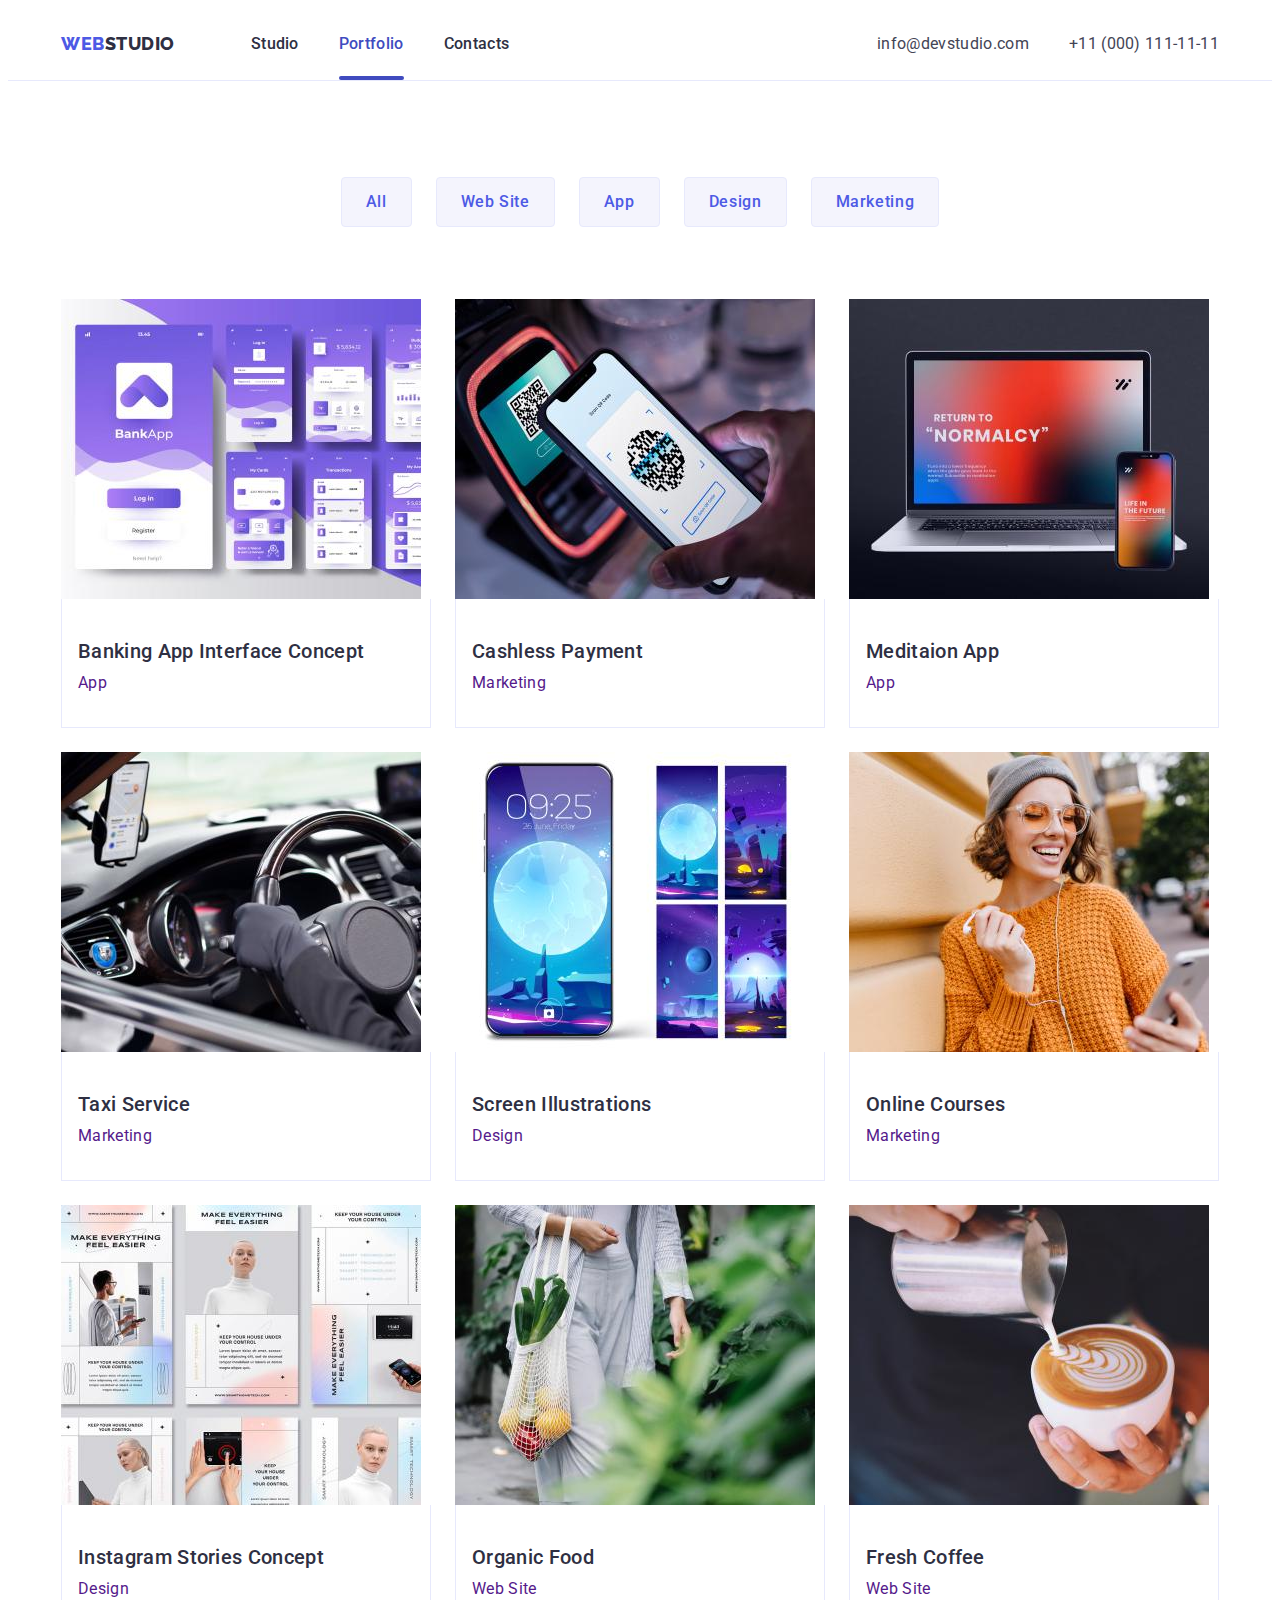
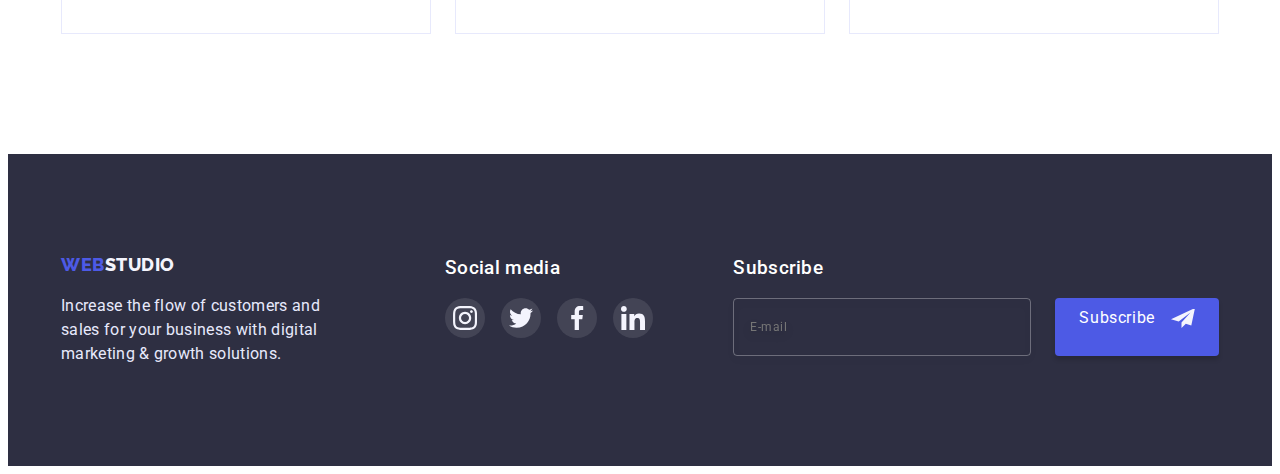
==== portfolio.html @ 8c1fb211 "Initial commit" ====
<!DOCTYPE html>
<html lang="en">
  <head>
    <meta charset="UTF-8" />
    <meta http-equiv="X-UA-Compatible" content="IE=edge" />
    <meta name="viewport" content="width=device-width, initial-scale=1.0" />
    <title>Портфоліо</title>
    <link rel="preconnect" href="https://fonts.googleapis.com" />
    <link rel="preconnect" href="https://fonts.gstatic.com" crossorigin />
    <link
      href="https://fonts.googleapis.com/css2?family=Raleway:wght@800&family=Roboto:wght@400;500;700;900&display=swap"
      rel="stylesheet"
    />
    <link
      rel="stylesheet"
      href="https://cdnjs.cloudflare.com/ajax/libs/modern-normalize/1.1.0/modern-normalize.min.css"
      integrity="sha512-wpPYUAdjBVSE4KJnH1VR1HeZfpl1ub8YT/NKx4PuQ5NmX2tKuGu6U/JRp5y+Y8XG2tV+wKQpNHVUX03MfMFn9Q=="
      crossorigin="anonymous"
      referrerpolicy="no-referrer"
    />
    <link rel="stylesheet" href="./css/styles.css" />
  </head>
  <body>
    <header class="portfolio-header">
      <div class="container">
        <div class="header-container">
          <nav class="header-nav">
            <a class="logo-header" href="./index.html"> <span>Web</span>Studio</a>
            <ul class="header-list">
              <li><a class="nav-item" href="./index.html">Studio</a></li>
              <li><a class="nav-item current" href="./portfolio.html">Portfolio</a></li>
              <li><a class="nav-item" href="">Contacts</a></li>
            </ul>
          </nav>
          <address>
            <ul class="header-list">
              <li><a class="contact" href="mailto:info@devstudio.com">info@devstudio.com</a></li>
              <li><a class="contact" href="tel:+110001111111">+11 (000) 111-11-11</a></li>
            </ul>
          </address>
        </div>
      </div>
    </header>
    <main>
      <h1 hidden>Portfolio</h1>
      <section class="portfolio-section">
        <div class="container">
          <h2 hidden>Filter Buttons</h2>
          <!-- Filter Buttons -->
          <ul class="filter-list">
            <li><button class="filter-btn" type="button">All</button></li>
            <li><button class="filter-btn" type="button">Web Site</button></li>
            <li><button class="filter-btn" type="button">App</button></li>
            <li><button class="filter-btn" type="button">Design</button></li>
            <li><button class="filter-btn" type="button">Marketing</button></li>
          </ul>
          <!-- Projects Cards -->
          <h2 hidden>List of Projects</h2>
          <ul class="project-list">
            <li class="project-item">
              <a class="projects-link" href="">
                <div class="project-image">
                  <img
                    src="./images/bankapp.jpg"
                    alt="Banking App Interface Concept"
                    width="360"
                    height="300"
                  />
                  <div class="project-overlay">
                    <p>
                      14 Stylish and User-Friendly App Design Concepts · Task Manager App · Calorie
                      Tracker App · Exotic Fruit Ecommerce App · Cloud Storage App
                    </p>
                  </div>
                </div>
                <div class="project-list-name">
                  <h3 class="list-itm-title">Banking App Interface Concept</h3>
                  <p>App</p>
                </div>
              </a>
            </li>
            <li class="project-item">
              <a class="projects-link" href="">
                <div class="project-image">
                  <img
                    src="./images/cashless.jpg"
                    alt="Cashless Payment"
                    width="360"
                    height="300"
                  />
                  <div class="project-overlay">
                    <p>
                      14 Stylish and User-Friendly App Design Concepts · Task Manager App · Calorie
                      Tracker App · Exotic Fruit Ecommerce App · Cloud Storage App
                    </p>
                  </div>
                </div>
                <div class="project-list-name">
                  <h3 class="list-itm-title">Cashless Payment</h3>
                  <p>Marketing</p>
                </div>
              </a>
            </li>
            <li class="project-item">
              <a class="projects-link" href="">
                <div class="project-image">
                  <img src="./images/meditation.jpg" alt="Meditaion App" width="360" height="300" />
                  <div class="project-overlay">
                    <p>
                      14 Stylish and User-Friendly App Design Concepts · Task Manager App · Calorie
                      Tracker App · Exotic Fruit Ecommerce App · Cloud Storage App
                    </p>
                  </div>
                </div>
                <div class="project-list-name">
                  <h3 class="list-itm-title">Meditaion App</h3>
                  <p>App</p>
                </div>
              </a>
            </li>
            <li class="project-item">
              <a class="projects-link" href="">
                <div class="project-image">
                  <img src="./images/taxi.jpg" alt="Taxi Service" width="360" height="300" />
                  <div class="project-overlay">
                    <p>
                      14 Stylish and User-Friendly App Design Concepts · Task Manager App · Calorie
                      Tracker App · Exotic Fruit Ecommerce App · Cloud Storage App
                    </p>
                  </div>
                </div>
                <div class="project-list-name">
                  <h3 class="list-itm-title">Taxi Service</h3>
                  <p>Marketing</p>
                </div>
              </a>
            </li>
            <li class="project-item">
              <a class="projects-link" href="">
                <div class="project-image">
                  <img
                    src="./images/screen.jpg"
                    alt="Screen Illustrations"
                    width="360"
                    height="300"
                  />
                  <div class="project-overlay">
                    <p>
                      14 Stylish and User-Friendly App Design Concepts · Task Manager App · Calorie
                      Tracker App · Exotic Fruit Ecommerce App · Cloud Storage App
                    </p>
                  </div>
                </div>
                <div class="project-list-name">
                  <h3 class="list-itm-title">Screen Illustrations</h3>
                  <p>Design</p>
                </div>
              </a>
            </li>
            <li class="project-item">
              <a class="projects-link" href="">
                <div class="project-image">
                  <img src="./images/courses.jpg" alt="Online Courses" width="360" height="300" />
                  <div class="project-overlay">
                    <p>
                      14 Stylish and User-Friendly App Design Concepts · Task Manager App · Calorie
                      Tracker App · Exotic Fruit Ecommerce App · Cloud Storage App
                    </p>
                  </div>
                </div>
                <div class="project-list-name">
                  <h3 class="list-itm-title">Online Courses</h3>
                  <p>Marketing</p>
                </div>
              </a>
            </li>
            <li class="project-item">
              <a class="projects-link" href="">
                <div class="project-image">
                  <img
                    src="./images/instagram.jpg"
                    alt="Instagram Stories Concept"
                    width="360"
                    height="300"
                  />
                  <div class="project-overlay">
                    <p>
                      14 Stylish and User-Friendly App Design Concepts · Task Manager App · Calorie
                      Tracker App · Exotic Fruit Ecommerce App · Cloud Storage App
                    </p>
                  </div>
                </div>
                <div class="project-list-name">
                  <h3 class="list-itm-title">Instagram Stories Concept</h3>
                  <p>Design</p>
                </div>
              </a>
            </li>
            <li class="project-item">
              <a class="projects-link" href="">
                <div class="project-image">
                  <img src="./images/organicfood.jpg" alt="Organic Food" width="360" height="300" />
                  <div class="project-overlay">
                    <p>
                      14 Stylish and User-Friendly App Design Concepts · Task Manager App · Calorie
                      Tracker App · Exotic Fruit Ecommerce App · Cloud Storage App
                    </p>
                  </div>
                </div>
                <div class="project-list-name">
                  <h3 class="list-itm-title">Organic Food</h3>
                  <p>Web Site</p>
                </div>
              </a>
            </li>
            <li class="project-item">
              <a class="projects-link" href="">
                <div class="project-image">
                  <img src="./images/coffe.jpg" alt="Fresh Coffee" width="360" height="300" />
                  <div class="project-overlay">
                    <p>
                      14 Stylish and User-Friendly App Design Concepts · Task Manager App · Calorie
                      Tracker App · Exotic Fruit Ecommerce App · Cloud Storage App
                    </p>
                  </div>
                </div>
                <div class="project-list-name">
                  <h3 class="list-itm-title">Fresh Coffee</h3>
                  <p>Web Site</p>
                </div>
              </a>
            </li>
          </ul>
        </div>
      </section>
    </main>
    <footer class="footer">
      <div class="footer-flex container">
        <div>
          <a class="logo-footer" href="./index.html"> <span>Web</span>Studio</a>
          <p class="footer-text">
            Increase the flow of customers and sales for your business with digital marketing &
            growth solutions.
          </p>
        </div>
        <div class="footer-social">
          <h3 class="footer-social-title">Social media</h3>
          <ul class="footer-social-list">
            <li class="footer-social-item">
              <a class="footer-social-link" href="">
                <svg class="footer-social-icon">
                  <use href="./images/icons.svg#icon-instagram"></use>
                </svg>
              </a>
            </li>
            <li class="footer-social-item">
              <a class="footer-social-link" href="">
                <svg class="footer-social-icon">
                  <use href="./images/icons.svg#icon-twitter"></use>
                </svg>
              </a>
            </li>
            <li class="footer-social-item">
              <a class="footer-social-link" href=""
                ><svg class="footer-social-icon">
                  <use href="./images/icons.svg#icon-facebook"></use>
                </svg>
              </a>
            </li>
            <li class="footer-social-item">
              <a class="footer-social-link" href=""
                ><svg class="footer-social-icon">
                  <use href="./images/icons.svg#icon-linkedin"></use>
                </svg>
              </a>
            </li>
          </ul>
        </div>
        <div class="footer-subscribe">
          <h3 class="footer-social-title">Subscribe</h3>
          <form class="subscribe-form">
            <input type="email" name="e-mail-footer" class="footer-input" placeholder="E-mail" />
            <button class="subscribe-btn" type="submit">
              Subscribe
              <svg class="footer-social-icon">
                <use href="./images/icons.svg#icon-send-icon"></use>
              </svg>
            </button>
          </form>
        </div>
      </div>
    </footer>
  </body>
</html>
---- css/styles.css ----
:root {
  --color-primary: #434455;
  --color-secondary: #2e2f42;
  --color-logo-web: #4d5ae5;
  --color-button: #4d5ae5;
  --color-button-sec: #ffffff;
  --bcg-button: #e7e9fc;
  --color-accent: #404bbf;
  --bckground-primery: #ffffff;
  --bckground-second: #f4f4fd;
  --shadow-first: rgba(46, 47, 66, 0.08);
  --shadow-second: rgba(46, 47, 66, 0.16);
  --bckg-modal: rgba(46, 47, 66, 0.4);
  --color-customer-prime: #8e8f99;
}
/* Body */
body {
  color: var(--color-primary);
  background-color: var(--bckground-primery);
  font-family: 'Roboto', sans-serif;
  font-size: 16px;
  line-height: 1.5;
  letter-spacing: 0.02em;
  min-height: 100vh;
}
ul {
  margin: 0;
  padding: 0;
  list-style-type: none;
}
p,
h1,
h2,
h3,
h4,
h5,
h6 {
  margin-top: 0;
  margin-bottom: 0;
}
img {
  display: block;
  max-width: 100%;
  height: auto;
}
button {
  cursor: pointer;
}
.container {
  width: 100%;
  max-width: 1158px;
  margin: 0 auto;
  padding: 0 15px;
}
.header-container {
  display: flex;
  align-items: center;
}
.header-nav {
  display: flex;
  align-items: center;
  flex-grow: 1;
}
.header-list {
  display: flex;
  gap: 40px;
}
.logo-header {
  color: var(--color-secondary);
  font-family: 'Raleway';
  font-weight: 800;
  font-size: 18px;
  line-height: 1.33;
  letter-spacing: 0.03em;
  margin-right: 76px;
  text-decoration: none;
  text-transform: uppercase;
}
.logo-header > span {
  color: var(--color-logo-web);
}
.nav-item {
  position: relative;
  display: block;
  padding: 24px 0;
  color: var(--color-secondary);
  font-weight: 500;
  text-decoration: none;
  transition: color 250ms cubic-bezier(0.4, 0, 0.2, 1);
}
.current {
  color: var(--color-accent);
}
.nav-item.current::after {
  position: absolute;
  left: 0;
  bottom: 0;
  width: 100%;
  height: 4px;
  background-color: currentColor;
  border-radius: 2px;
  content: '';
}
.contact {
  color: var(--color-primary);
  font-style: normal;
  text-decoration: none;
  transition: color 250ms cubic-bezier(0.4, 0, 0.2, 1);
}
.nav-item:hover,
.nav-item:focus,
.contact:hover,
.contact:focus {
  color: var(--color-accent);
}
/* Hero */
.hero {
  display: block;
  text-align: center;
  margin: auto;
  padding: 188px 0;
  width: 1440px;
  background-image: linear-gradient(rgba(46, 47, 66, 0.7), rgba(46, 47, 66, 0.7)),
    url('../images/people-office.jpg');
  background-repeat: no-repeat;
  background-size: 1440px, auto;
  background-position: center;
}

.page-title {
  max-width: 496px;
  margin: 0 auto 48px;
  font-weight: 700;
  font-size: 56px;
  line-height: 1.07;
  letter-spacing: 0.02em;
  color: var(--bckground-primery);
}
.order-btn {
  display: block;
  color: var(--color-button-sec);
  background-color: var(--color-button);
  box-shadow: 0px 4px 4px rgba(0, 0, 0, 0.15);
  border-radius: 4px;
  font-family: inherit;
  font-size: 16px;
  line-height: 1.5;
  letter-spacing: 0.02em;
  margin-left: auto;
  margin-right: auto;
  padding: 16px 32px;
  border: none;
  transition: background-color 250ms cubic-bezier(0.4, 0, 0.2, 1);
}
.order-btn-text {
  display: inline-block;
  width: 105px;
  background-color: inherit;
}
.order-btn:hover,
.order-btn:focus {
  background-color: var(--color-accent);
}
/* Sections */
.section {
  padding-top: 120px;
}
.section-title {
  margin-bottom: 72px;
  font-weight: 700;
  font-size: 36px;
  line-height: 1.11;
  color: var(--color-secondary);
  text-align: center;
}
/* about section */
.about-list {
  display: flex;
  gap: 24px;
}
.about-list-itm {
  flex-basis: calc((100% - 3 * 24px) / 4);
}
.about-icon-container {
  display: flex;
  justify-content: center;
  align-items: center;
  width: 264px;
  height: 112px;
  border-radius: 4px;
  background-color: var(--bckground-second);
}
.about-icon {
  width: 64px;
  height: 64px;
}
.list-itm-title {
  margin-bottom: 8px;
  padding-top: 8px;
  font-weight: 500;
  font-size: 20px;
  line-height: 1.2;
  color: var(--color-secondary);
}

.list-can-we-do {
  display: flex;
  gap: 24px;
  padding-bottom: 120px;
  /* border: 1px solid var(--bcg-button); */
}
.list-can-we-item {
  flex-basis: calc((100% - 2 * 24px) / 3);
}
/* Team Section */
.team-section {
  padding-bottom: 110px;
  background-color: var(--bckground-second);
  text-align: center;
}
.our-team-list {
  display: flex;
  gap: 24px;
}
.team-list-item {
  background-color: var(--bckground-primery);
  flex-basis: calc((100% - 3 * 24px) / 4);
  box-shadow: 0px 1px 6px var(--shadow-first), 0px 1px 1px var(--shadow-second),
    0px 2px 1px var(--shadow-first);
  border-radius: 0px 0px 4px 4px;
}
.team-item-name {
  padding: 32px 16px;
}
.team-social-list {
  display: flex;
  justify-content: center;
  gap: 24px;
  margin-top: 8px;
}
.team-social-item {
  width: 40px;
  height: 40px;
  border-radius: 50%;
}
.team-social-link {
  display: flex;
  width: 100%;
  height: 100%;
  justify-content: center;
  align-items: center;
  background-color: var(--color-button);
  border-radius: 50%;
  transition: background-color 250ms cubic-bezier(0.4, 0, 0.2, 1);
}
.social-icon {
  width: 16px;
  height: 16px;
  fill: var(--bckground-second);
}
.team-social-link:hover,
.team-social-link:focus {
  background-color: var(--color-accent);
}
/* Customer */
.customer-section {
  padding-top: 130px;
  padding-bottom: 120px;
}
.customer-list {
  display: flex;
  gap: 24px;
}
.customer-item {
  display: block;
  flex-basis: calc((100% - 5 * 24px) / 6);
  height: 88px;
  color: var(--color-customer-prime);
}

.customer-icon-container {
  display: flex;
  height: 100%;
  width: 100%;
  justify-content: center;
  align-items: center;
  color: currentColor;
  border: 1px solid;
  border-radius: 4px;
  text-decoration: none;
  transition: color 250ms cubic-bezier(0.4, 0, 0.2, 1);
}
.customer-icon {
  width: 104px;
  height: 56px;
  fill: currentColor;
}

.customer-icon-container:hover,
.customer-icon-container:focus {
  color: var(--color-accent);
}

/* Footer */
.footer {
  /* max-width: 1440px; */
  margin: auto;
  padding-top: 100px;
  padding-bottom: 100px;
  background-color: var(--color-secondary);
}
.footer-flex {
  display: flex;
}
.logo-footer {
  color: var(--bckground-second);
  font-family: 'Raleway';
  font-weight: 800;
  font-size: 18px;
  line-height: 1.16;
  letter-spacing: 0.03em;
  text-decoration: none;
  text-transform: uppercase;
}
.logo-footer > span {
  color: var(--color-logo-web);
}

.footer-text {
  color: var(--bcg-button);
  margin-top: 16px;
  width: 264px;
}
.footer-social {
  margin-left: 120px;
}
.footer-social-title {
  font-weight: 500;
  color: var(--bckground-primery);
  margin-bottom: 16px;
}

.footer-social-list {
  display: flex;
  justify-content: center;
  gap: 16px;
}
.footer-social-item {
  width: 40px;
  height: 40px;
  border-radius: 50%;
  background-color: rgba(255, 255, 255, 0.1);
}
.footer-social-link {
  display: flex;
  width: 100%;
  height: 100%;
  justify-content: center;
  align-items: center;
  border-radius: 50%;
  transition: background-color 250ms cubic-bezier(0.4, 0, 0.2, 1);
}
.footer-social-icon {
  width: 24px;
  height: 24px;
  fill: var(--bckground-second);
}
.footer-social-link:hover,
.footer-social-link:focus {
  background-color: #31d0aa;
}
/* Footer subscription */
.footer-subscribe {
  margin-left: auto;
}
.subscribe-form {
  display: flex;
  gap: 24px;
}

.footer-input {
  width: 264px;
  height: 40px;
  padding: 8px 16px;
  color: var(--bckground-primery);
  background-color: inherit;
  border: 1px solid rgba(255, 255, 255, 0.3);
  filter: drop-shadow(0px 4px 4px rgba(0, 0, 0, 0.15));
  border-radius: 4px;
  font-family: 'Roboto';
  font-style: normal;
  font-weight: 400;
  font-size: 12px;
  line-height: 2;
  letter-spacing: 0.04em;
}
.subscribe-btn {
  display: flex;
  gap: 16px;
  color: var(--color-button-sec);
  background-color: var(--color-button);
  box-shadow: 0px 4px 4px rgba(0, 0, 0, 0.15);
  border-radius: 4px;
  font-family: inherit;
  font-size: 16px;
  line-height: 1.5;
  letter-spacing: 0.04em;
  padding: 8px 24px;
  border: none;
  transition: background-color 250ms cubic-bezier(0.4, 0, 0.2, 1);
}
.subscribe-btn:hover,
.subscribe-btn:focus {
  background-color: var(--color-accent);
}
.subscribe-btn-container {
  display: flex;
}
/* /Footer */
/* Protfolio page */
.portfolio-header {
  border-bottom: 1px solid var(--bcg-button);
}
/* Filter Buttons */
.portfolio-section {
  padding-top: 96px;
  padding-bottom: 120px;
}
.filter-list {
  display: flex;
  align-items: center;
  justify-content: center;
  margin-bottom: 72px;
  gap: 24px;
}
.filter-btn {
  padding: 12px 24px;
  background-color: var(--bckground-second);
  color: var(--color-button);
  font-weight: 500;
  font-size: 16px;
  line-height: 1.5;
  letter-spacing: 0.04em;
  border: 1px solid var(--bcg-button);
  border-radius: 4px;
  box-shadow: none;
  font-family: inherit;
  transition: background-color 250ms cubic-bezier(0.4, 0, 0.2, 1),
    color 250ms cubic-bezier(0.4, 0, 0.2, 1), box-shadow 250ms cubic-bezier(0.4, 0, 0.2, 1);
}
.filter-btn:hover,
.filter-btn:focus {
  background-color: var(--color-accent);
  color: var(--bckground-primery);
  box-shadow: 0px 3px 1px rgba(0, 0, 0, 0.1), 0px 2px 1px rgba(0, 0, 0, 0.08),
    0px 2px 2px rgba(0, 0, 0, 0.12);
}

/* /Filter botton */
/* Projects list */
.project-list {
  display: flex;
  flex-wrap: wrap;
  gap: 24px;
}
.project-item {
  flex-basis: calc((100% - 2 * 24px) / 3);
  box-shadow: none;
  transition: box-shadow 250ms cubic-bezier(0.4, 0, 0.2, 1);
}
.project-item:hover {
  box-shadow: 0px 1px 6px rgba(46, 47, 66, 0.08), 0px 1px 1px rgba(46, 47, 66, 0.16),
    0px 2px 1px rgba(46, 47, 66, 0.08);
}
.projects-link {
  text-decoration: none;
}
.project-image {
  position: relative;
  overflow: hidden;
}
.project-overlay {
  position: absolute;
  left: 0;
  top: 0;
  width: 100%;
  height: 100%;
  padding: 40px 32px;
  color: var(--bckground-second);
  background-color: var(--color-button);
  transform: translateY(100%);
  transition: transform 250ms cubic-bezier(0.4, 0, 0.2, 1);
}
.projects-link:hover .project-overlay {
  transform: translateY(0);
  overflow: auto;
}
.project-list-name {
  padding: 32px 16px;
  border-left: 1px solid var(--bcg-button);
  border-bottom: 1px solid var(--bcg-button);
  border-right: 1px solid var(--bcg-button);
}
/* /Project list */
/* Modal */
.backdrop {
  position: fixed;
  top: 0;
  left: 0;
  display: flex;
  align-items: center;
  justify-content: center;
  width: 100%;
  height: 100%;
  padding: 20px 0;
  background-color: var(--bckg-modal);
  transition: opacity 250ms cubic-bezier(0.4, 0, 0.2, 1),
    visibility 250ms cubic-bezier(0.4, 0, 0.2, 1);
}
.backdrop.is-hidden {
  opacity: 0;
  visibility: hidden;
  pointer-events: none;
}
.modal-window {
  position: relative;
  overflow: auto;
  max-width: 408px;
  max-height: 584px;
  width: 100%;
  height: 100%;
  padding: 72px 24px 24px;
  font-size: 12px;
  line-height: 1.2;
  letter-spacing: 0.04em;
  color: #8e8f99;
  border-radius: 4px;
  background-color: var(--bckground-primery);
  transition: transform 250ms cubic-bezier(0.4, 0, 0.2, 1);
}
.backdrop.is-hidden .modal-window {
  transform: scale(0);
}
.close-btn {
  position: absolute;
  display: flex;
  align-items: center;
  justify-content: center;
  top: 24px;
  right: 24px;
  width: 24px;
  height: 24px;
  background-color: #e7e9fc;
  color: #000;
  border-radius: 50%;
  border: 1px solid rgba(0, 0, 0, 0.1);
  transition: background-color 250ms cubic-bezier(0.4, 0, 0.2, 1),
    color 250ms cubic-bezier(0.4, 0, 0.2, 1);
}
.icon-close-btn {
  display: block;
  width: 8px;
  height: 8px;
  fill: currentColor;
}
.close-btn:hover {
  background-color: var(--color-accent);
  color: var(--color-button-sec);
}
/* .form-container {
  margin-bottom: 16px;
} */
.modal-title {
  margin-bottom: 16px;
  text-align: center;
  font-size: 16px;
  line-height: 1.5;
  letter-spacing: 0.02em;
  color: #2e2f42;
  font-weight: 500;
}
.form-item {
  position: relative;
}

.label-item {
  display: block;
  margin-bottom: 4px;
}
.input-item {
  width: 100%;
  height: 40px;
  border: 1px solid rgba(33, 33, 33, 0.2);
  border-radius: 4px;
  margin-bottom: 8px;
  padding-left: 36px;
  transition: border-color 250ms cubic-bezier(0.4, 0, 0.2, 1);
}
.input-item:focus {
  outline: none;
  border-color: var(--color-button);
}
.input-item:focus + .form-icon {
  fill: var(--color-button);
}
/* Form section */
.form-icon {
  position: absolute;
  top: 26px;
  left: 16px;
  width: 18px;
  height: 24px;
}
.input-comment {
  width: 100%;
  height: 120px;
  border: 1px solid rgba(33, 33, 33, 0.2);
  border-radius: 4px;
  margin-bottom: 8px;
  padding: 8px 16px;
  resize: none;
  overflow: auto;
  transition: border-color 250ms cubic-bezier(0.4, 0, 0.2, 1);
}
.input-comment:focus {
  outline: none;
  border-color: var(--color-button);
}
.input-comment::placeholder {
  font-size: 12px;
  line-height: 1.17;
  letter-spacing: 0.04em;
  color: rgba(117, 117, 117, 0.5);
}
.accept-policy-container {
  position: relative;
  display: flex;
  align-items: center;
  margin-top: 8px;
  margin-bottom: 24px;
}
.checkbox-input {
  appearance: none;
}
.checkbox-icon {
  position: absolute;
  display: inline-block;
  width: 16px;
  height: 16px;
  border-color: #000;
  border: 2px solid;
  border-radius: 4px;
  transition: border-color 250ms cubic-bezier(0.4, 0, 0.2, 1);
}
.checked-icon {
  position: absolute;
  display: none;
  width: 16px;
  height: 16px;
  border: 2px solid var(--color-accent);
  border-radius: 4px;
  transition: display 250ms cubic-bezier(0.4, 0, 0.2, 1);
}
.checkbox-input:checked + .checked-icon {
  display: inline-block;
}
.checkbox-input:checked ~ .checkbox-icon {
  border-color: var(--color-accent);
}

.checkbox-label {
  position: relative;
  padding-left: 20px;
}
.link-policy {
  color: var(--color-button);
}
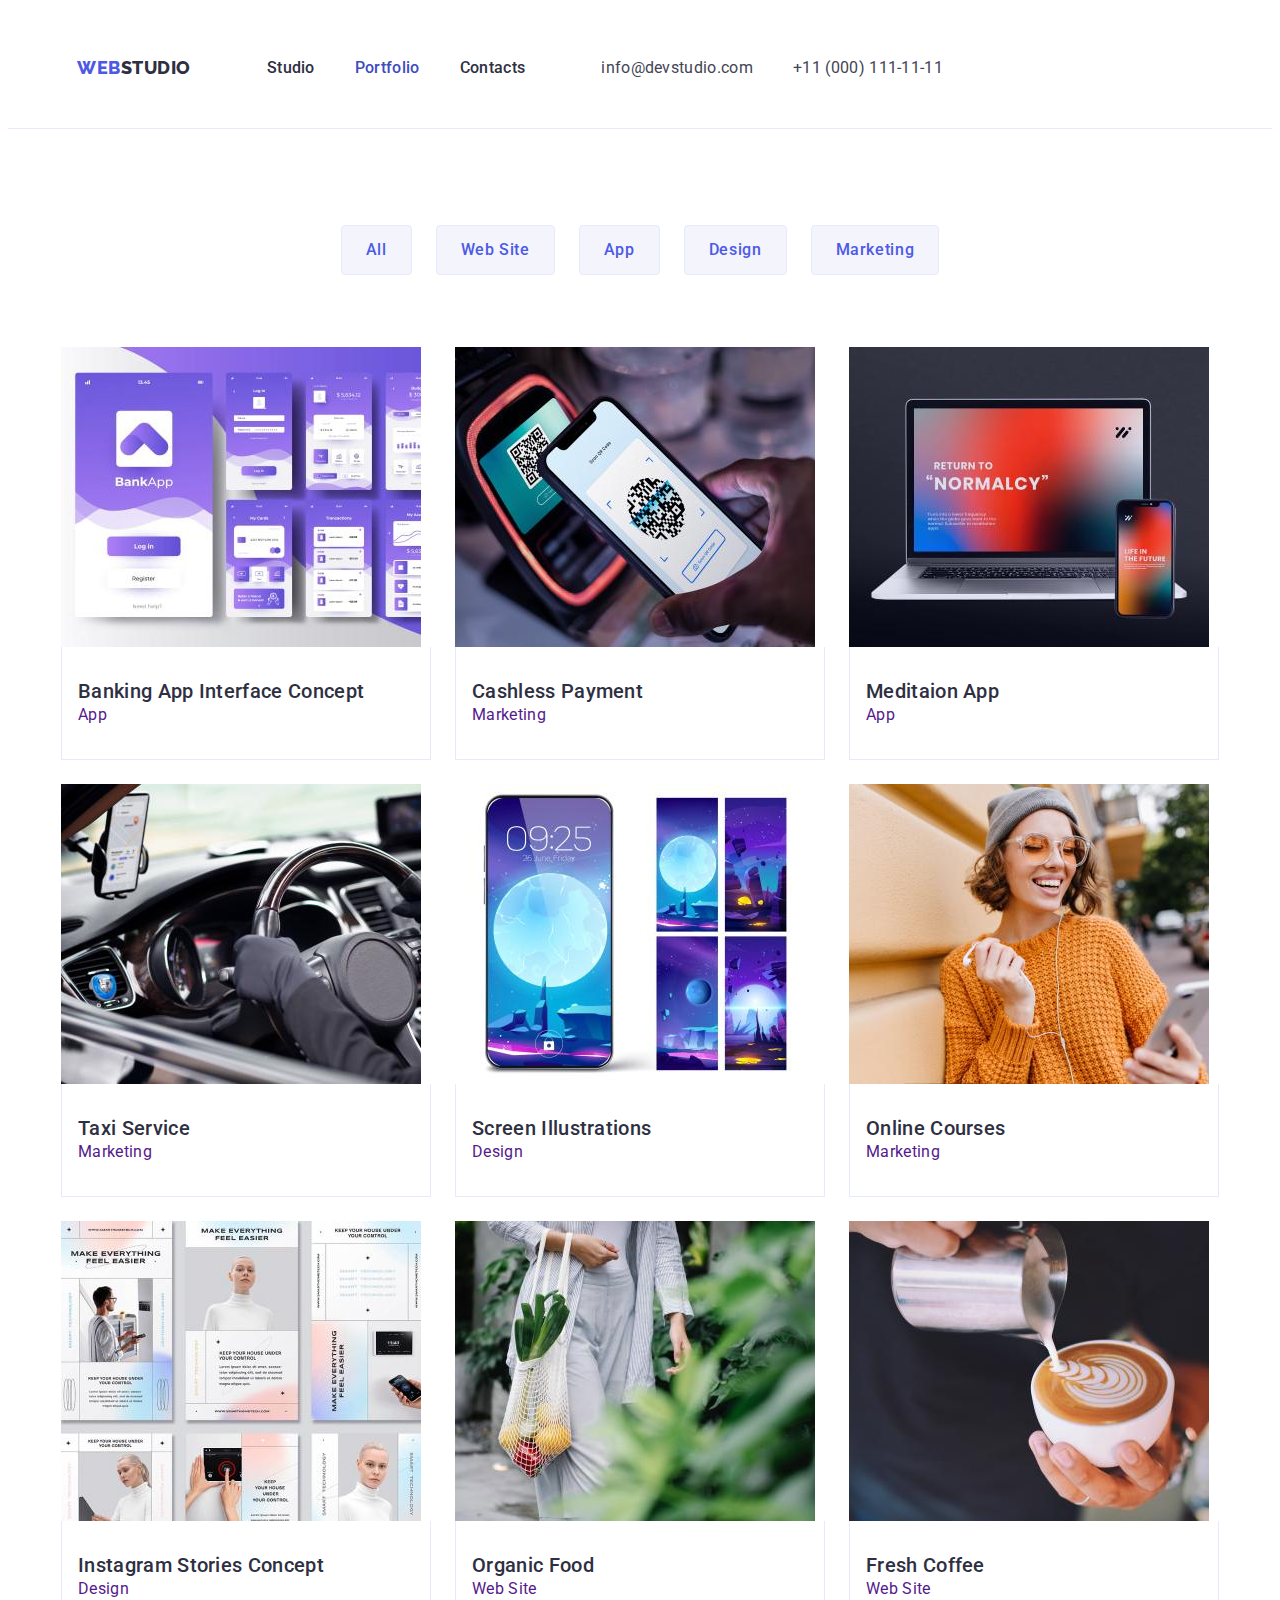
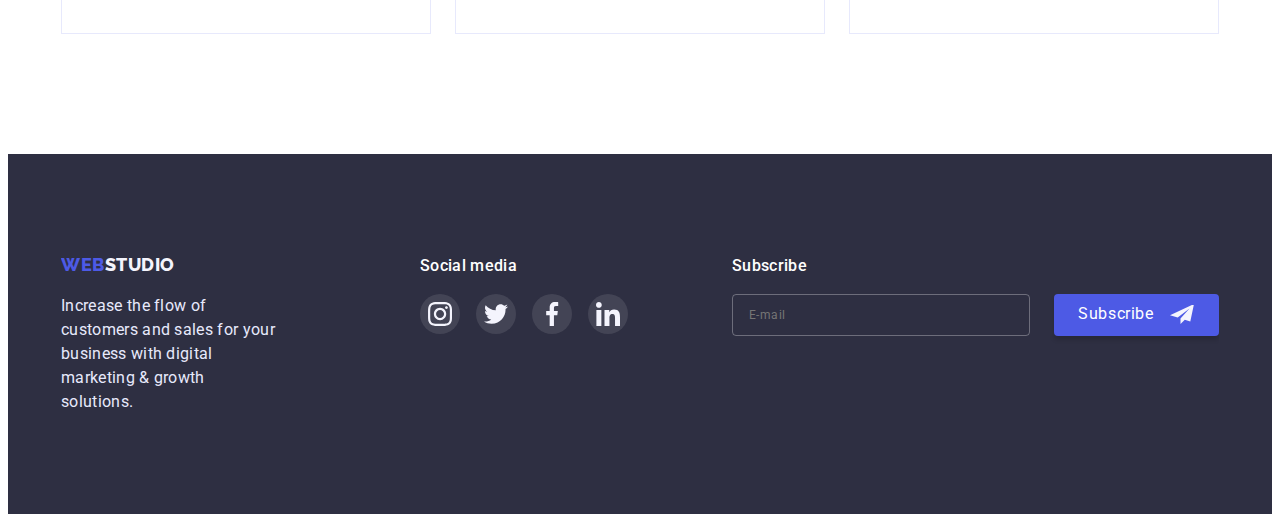
==== commit 326376f7: "hw7 v1" ====
--- a/portfolio.html
+++ b/portfolio.html
@@ -61,6 +61,7 @@
               <a class="projects-link" href="">
                 <div class="project-image">
                   <img
+                    srcset="./images/bankapp.jpg 1x. ./images/bankapp@2X.jpg 2x"
                     src="./images/bankapp.jpg"
                     alt="Banking App Interface Concept"
                     width="360"
@@ -83,6 +84,7 @@
               <a class="projects-link" href="">
                 <div class="project-image">
                   <img
+                    srcset="./images/cashless.jpg 1x, ./images/cashless@2x.jpg 2x"
                     src="./images/cashless.jpg"
                     alt="Cashless Payment"
                     width="360"
@@ -104,7 +106,13 @@
             <li class="project-item">
               <a class="projects-link" href="">
                 <div class="project-image">
-                  <img src="./images/meditation.jpg" alt="Meditaion App" width="360" height="300" />
+                  <img
+                    srcset="./images/meditation.jpg 1x, ./images/meditation@2x.jpg 2x"
+                    src="./images/meditation.jpg"
+                    alt="Meditaion App"
+                    width="360"
+                    height="300"
+                  />
                   <div class="project-overlay">
                     <p>
                       14 Stylish and User-Friendly App Design Concepts · Task Manager App · Calorie
@@ -121,7 +129,13 @@
             <li class="project-item">
               <a class="projects-link" href="">
                 <div class="project-image">
-                  <img src="./images/taxi.jpg" alt="Taxi Service" width="360" height="300" />
+                  <img
+                    srcset="./images/taxi.jpg 1x, ./images/taxi@2x.jpg 2x"
+                    src="./images/taxi.jpg"
+                    alt="Taxi Service"
+                    width="360"
+                    height="300"
+                  />
                   <div class="project-overlay">
                     <p>
                       14 Stylish and User-Friendly App Design Concepts · Task Manager App · Calorie
@@ -139,6 +153,7 @@
               <a class="projects-link" href="">
                 <div class="project-image">
                   <img
+                    srcset="./images/screen.jpg 1x, ./images/screen@2x.jpg 2x"
                     src="./images/screen.jpg"
                     alt="Screen Illustrations"
                     width="360"
@@ -160,7 +175,13 @@
             <li class="project-item">
               <a class="projects-link" href="">
                 <div class="project-image">
-                  <img src="./images/courses.jpg" alt="Online Courses" width="360" height="300" />
+                  <img
+                    srcset="./images/courses.jpg 1x, ./images/courses@2x.jpg 2x"
+                    src="./images/courses.jpg"
+                    alt="Online Courses"
+                    width="360"
+                    height="300"
+                  />
                   <div class="project-overlay">
                     <p>
                       14 Stylish and User-Friendly App Design Concepts · Task Manager App · Calorie
@@ -178,6 +199,7 @@
               <a class="projects-link" href="">
                 <div class="project-image">
                   <img
+                    srcset="./images/instagram.jpg 1x, ./images/instagram@2x.jpg 2x"
                     src="./images/instagram.jpg"
                     alt="Instagram Stories Concept"
                     width="360"
@@ -199,7 +221,13 @@
             <li class="project-item">
               <a class="projects-link" href="">
                 <div class="project-image">
-                  <img src="./images/organicfood.jpg" alt="Organic Food" width="360" height="300" />
+                  <img
+                    srcset="./images/organicfood.jpg 1x, ./images/organicfood@2x.jpg 2x"
+                    src="./images/organicfood.jpg"
+                    alt="Organic Food"
+                    width="360"
+                    height="300"
+                  />
                   <div class="project-overlay">
                     <p>
                       14 Stylish and User-Friendly App Design Concepts · Task Manager App · Calorie
@@ -216,7 +244,13 @@
             <li class="project-item">
               <a class="projects-link" href="">
                 <div class="project-image">
-                  <img src="./images/coffe.jpg" alt="Fresh Coffee" width="360" height="300" />
+                  <img
+                    srcset="./images/coffe.jpg 1x, ./images/coffe@2x.jpg 2x"
+                    src="./images/coffe.jpg"
+                    alt="Fresh Coffee"
+                    width="360"
+                    height="300"
+                  />
                   <div class="project-overlay">
                     <p>
                       14 Stylish and User-Friendly App Design Concepts · Task Manager App · Calorie
--- a/css/styles.css
+++ b/css/styles.css
@@ -23,20 +23,22 @@
   letter-spacing: 0.02em;
   min-height: 100vh;
 }
-ul {
-  margin: 0;
-  padding: 0;
-  list-style-type: none;
-}
 p,
 h1,
 h2,
 h3,
 h4,
 h5,
-h6 {
-  margin-top: 0;
-  margin-bottom: 0;
+h6,
+ul {
+  margin: 0;
+  padding: 0;
+}
+ul {
+  list-style-type: none;
+}
+a {
+  text-decoration: none;
 }
 img {
   display: block;
@@ -46,25 +48,60 @@
 button {
   cursor: pointer;
 }
+
+/* Mobile first */
+@media screen and (min-width: 320px) {
+  html,
+  .header,
+  .footer,
+  .container,
+  .section,
+  .backdrop,
+  .menu-container {
+    overflow-x: hidden;
+  }
+}
+@media screen and (min-width: 428px) {
+  .section {
+    /* padding-bottom: 96px; */
+    padding-top: 96px;
+    /* padding-top: 120px; */
+  }
+}
+@media screen and (min-width: 1200px) {
+  .section {
+    /* padding-bottom: 96px; */
+    padding-top: 120px;
+    /* padding-top: 120px; */
+  }
+}
+
 .container {
   width: 100%;
   max-width: 1158px;
   margin: 0 auto;
-  padding: 0 15px;
-}
-.header-container {
-  display: flex;
-  align-items: center;
-}
-.header-nav {
-  display: flex;
-  align-items: center;
-  flex-grow: 1;
-}
-.header-list {
-  display: flex;
-  gap: 40px;
-}
+  /* padding: 0 15px; */
+}
+@media screen and (min-width: 428px) {
+  .container {
+    width: 396px;
+  }
+}
+@media screen and (min-width: 768px) {
+  .container {
+    width: 768px;
+  }
+  /* .footer-container {
+    width: 552px;
+  } */
+}
+@media screen and (min-width: 1200px) {
+  .container {
+    width: 100%;
+    max-width: 1158px;
+  }
+}
+
 .logo-header {
   color: var(--color-secondary);
   font-family: 'Raleway';
@@ -72,12 +109,22 @@
   font-size: 18px;
   line-height: 1.33;
   letter-spacing: 0.03em;
-  margin-right: 76px;
-  text-decoration: none;
+  /* margin-right: 76px; */
   text-transform: uppercase;
 }
 .logo-header > span {
   color: var(--color-logo-web);
+}
+.header-nav {
+  display: flex;
+  align-items: center;
+}
+.header-list {
+  display: flex;
+  gap: 40px;
+}
+.auth-nav {
+  gap: 12px;
 }
 .nav-item {
   position: relative;
@@ -113,58 +160,257 @@
 .contact:focus {
   color: var(--color-accent);
 }
+
+@media screen and (max-width: 767px) {
+  .header-container {
+    padding: 24px 16px;
+  }
+  .header-list {
+    display: none;
+  }
+  .header-nav {
+    display: flex;
+    justify-content: space-between;
+    align-items: center;
+  }
+  .menu-toggle {
+    width: 40px;
+    height: 40px;
+    background-color: transparent;
+    border: none;
+
+    cursor: pointer;
+  }
+  .mobile-icon {
+    display: inline-block;
+    width: 32px;
+    height: 22px;
+    stroke: var(--color-secondary);
+    stroke-linecap: round;
+    stroke-linejoin: round;
+    stroke-width: 3px;
+  }
+}
+@media screen and (min-width: 768px) {
+  .header-container {
+    padding: 24px 16px;
+  }
+  .menu-toggle {
+    display: none;
+  }
+  .header-container {
+    display: flex;
+    align-items: center;
+  }
+  .header-nav {
+    display: flex;
+    align-items: center;
+  }
+  .header-list {
+    display: flex;
+    margin-left: 76px;
+  }
+
+  .header-list .nav-item:not(:last-child) {
+    margin-right: 40px;
+  }
+
+  .header-list .nav-item {
+    display: block;
+    padding-top: 24px;
+    padding-bottom: 24px;
+
+    color: var(--color-secondary);
+    font-weight: 500;
+    font-size: 16px;
+    line-height: 1.5;
+    letter-spacing: 0.02em;
+    transition-property: color;
+    transition-duration: 250ms;
+    transition-timing-function: cubic-bezier(0.4, 0, 0.2, 1);
+  }
+
+  .header-list .nav-item:hover,
+  .header-list .nav-item:focus {
+    color: var(--color-accent);
+  }
+
+  .header-list .current {
+    position: relative;
+    color: var(--color-accent);
+  }
+
+  .header-list .current::after {
+    content: '';
+
+    position: absolute;
+    bottom: 0;
+    left: 0;
+
+    width: 100%;
+    height: 4px;
+    background-color: var(--secondary-accent-color);
+    border-radius: 2px;
+  }
+
+  .address-nav {
+    display: flex;
+    margin-left: auto;
+  }
+
+  .auth-nav {
+    display: flex;
+  }
+
+  .auth-nav .item:not(:last-child) {
+    margin-right: 40px;
+  }
+
+  .auth-nav .contacts {
+    font-size: 16px;
+    color: var(--secondary-text-color);
+    line-height: 1.5;
+    letter-spacing: 0.02em;
+    font-style: normal;
+    transition-property: color;
+    transition-duration: 250ms;
+    transition-timing-function: cubic-bezier(0.4, 0, 0.2, 1);
+  }
+
+  .auth-nav .contacts:hover,
+  .auth-nav .contacts:focus {
+    color: var(--secondary-accent-color);
+  }
+}
+@media screen and (min-width: 768px) and (max-width: 1200px) {
+  .auth-nav {
+    flex-direction: column;
+  }
+
+  .auth-nav .contacts.link {
+    margin-left: auto;
+  }
+
+  .auth-nav .item:not(:last-child) {
+    margin-right: 0;
+  }
+}
+
 /* Hero */
+
 .hero {
   display: block;
   text-align: center;
   margin: auto;
-  padding: 188px 0;
-  width: 1440px;
+  padding: 112px 0;
+  width: 100%;
+  max-width: 428px;
+  max-height: 432px;
   background-image: linear-gradient(rgba(46, 47, 66, 0.7), rgba(46, 47, 66, 0.7)),
-    url('../images/people-office.jpg');
+    url('../images/mobile-bg-img.jpg');
   background-repeat: no-repeat;
-  background-size: 1440px, auto;
+  background-size: cover;
   background-position: center;
 }
-
+@media (min-device-pixel-ratio: 2),
+  (-webkit-min-device-pixel-ratio: 2),
+  (min-resolution: 192dpi),
+  (min-resolution: 2dppx) {
+  .hero {
+    background: linear-gradient(to right, rgba(46, 47, 66, 0.7), rgba(46, 47, 66, 0.7)),
+      url(../images/mobile-bg-img@2x.jpg);
+    background-position: center;
+    background-repeat: no-repeat;
+    background-size: cover;
+  }
+}
+
+@media (min-width: 768px) and (max-width: 1199px) {
+  .hero {
+    background: linear-gradient(to right, rgba(46, 47, 66, 0.7), rgba(46, 47, 66, 0.7)),
+      url(../images/tablet-bg-img.jpg);
+    background-position: center;
+    /* background-repeat: no-repeat;
+            background-size: cover; */
+    max-width: 768px;
+    max-height: 436px;
+    padding-top: 112px;
+    padding-bottom: 108px;
+  }
+}
+@media (min-width: 768px) and (max-width: 1199px) and (min-device-pixel-ratio: 2),
+  (min-width: 768px) and (max-width: 1199px) and (-webkit-min-device-pixel-ratio: 2),
+  (min-width: 768px) and (max-width: 1199px) and (min-resolution: 192dpi),
+  (min-width: 768px) and (max-width: 1199px) and (min-resolution: 2dppx) {
+  .hero {
+    background: linear-gradient(to right, rgba(46, 47, 66, 0.7), rgba(46, 47, 66, 0.7)),
+      url(../images/tablet-bg-img@2x.jpg);
+    background-position: center;
+    background-repeat: no-repeat;
+    background-size: cover;
+  }
+}
+@media (min-width: 1200px) {
+  .hero {
+    background: linear-gradient(to right, rgba(46, 47, 66, 0.7), rgba(46, 47, 66, 0.7)),
+      url(../images/people-office.jpg);
+    /* background-position: center;
+        background-repeat: no-repeat; */
+    background-size: cover;
+    max-width: 1440px;
+    max-height: 600px;
+    padding-top: 188px;
+    padding-bottom: 188px;
+  }
+}
+
+@media (min-width: 1200px) and (min-device-pixel-ratio: 2),
+  (min-width: 1200px) and (-webkit-min-device-pixel-ratio: 2),
+  (min-width: 1200px) and (min-resolution: 192dpi),
+  (min-width: 1200px) and (min-resolution: 2dppx) {
+  .hero {
+    background: linear-gradient(to right, rgba(46, 47, 66, 0.7), rgba(46, 47, 66, 0.7)),
+      url(../images/people-office@2x.jpg);
+    background-position: center;
+    background-repeat: no-repeat;
+    background-size: cover;
+  }
+}
 .page-title {
-  max-width: 496px;
-  margin: 0 auto 48px;
+  /* max-width: 496px; */
+  /* margin: 0 auto 48px; */
   font-weight: 700;
-  font-size: 56px;
+  font-size: 36px;
   line-height: 1.07;
-  letter-spacing: 0.02em;
   color: var(--bckground-primery);
-}
-.order-btn {
-  display: block;
-  color: var(--color-button-sec);
-  background-color: var(--color-button);
-  box-shadow: 0px 4px 4px rgba(0, 0, 0, 0.15);
-  border-radius: 4px;
-  font-family: inherit;
-  font-size: 16px;
-  line-height: 1.5;
-  letter-spacing: 0.02em;
+  text-align: center;
+  margin-bottom: 72px;
   margin-left: auto;
   margin-right: auto;
-  padding: 16px 32px;
-  border: none;
-  transition: background-color 250ms cubic-bezier(0.4, 0, 0.2, 1);
-}
-.order-btn-text {
-  display: inline-block;
-  width: 105px;
-  background-color: inherit;
-}
-.order-btn:hover,
-.order-btn:focus {
-  background-color: var(--color-accent);
-}
-/* Sections */
-.section {
-  padding-top: 120px;
-}
+}
+@media screen and (max-width: 767px) {
+  .page-title {
+    width: calc(100% - 112px);
+    max-width: 318px;
+  }
+}
+
+@media screen and (min-width: 768px) {
+  .page-title {
+    width: 496px;
+    font-size: 56px;
+    margin-bottom: 40px;
+  }
+}
+
+@media screen and (min-width: 1200px) {
+  .page-title {
+    text-align: center;
+    margin: 0 auto 48px auto;
+    width: 496px;
+  }
+}
+/* h2 */
 .section-title {
   margin-bottom: 72px;
   font-weight: 700;
@@ -173,12 +419,126 @@
   color: var(--color-secondary);
   text-align: center;
 }
+/* h3 */
+.list-itm-title {
+  /* margin-bottom: 8px;
+  padding-top: 8px; */
+  font-weight: 500;
+  font-size: 20px;
+  line-height: 1.2;
+  color: var(--color-secondary);
+}
+
+.order-btn {
+  /* display: block; */
+  color: var(--color-button-sec);
+  background-color: var(--color-button);
+  font-size: 16px;
+  line-height: 1.5;
+  font-weight: 500;
+  /* margin-left: auto;
+  margin-right: auto; */
+  padding: 16px 32px;
+  border: none;
+  border-radius: 4px;
+  box-shadow: 0px 4px 4px rgba(0, 0, 0, 0.15);
+  transition: background-color 250ms cubic-bezier(0.4, 0, 0.2, 1);
+}
+/* .order-btn-text {
+  display: inline-block;
+  width: 105px;
+  background-color: inherit;
+} */
+.order-btn:hover,
+.order-btn:focus {
+  background-color: var(--color-accent);
+}
+
+/* Sections */
 /* about section */
+
+.about-list-title {
+  margin-bottom: 8px;
+  font-size: 36px;
+}
+@media screen and (max-width: 767px) {
+  .about-list {
+    padding-right: 16px;
+    padding-left: 16px;
+  }
+  .about-list-itm:not(:last-child) {
+    margin-bottom: 72px;
+  }
+  .about-list-title {
+    text-align: center;
+    margin-right: auto;
+    margin-left: auto;
+  }
+}
+
+@media screen and (max-width: 1999px) {
+  .about-icon-container {
+    display: none;
+  }
+}
+@media screen and (min-width: 768px) {
+  .about-list {
+    display: flex;
+    flex-wrap: wrap;
+    gap: 72px 24px 0 24px;
+  }
+  .service-list {
+    display: flex;
+    flex-wrap: wrap;
+  }
+  .about-list-itm {
+    flex-basis: calc((100% - 24px) / 2);
+  }
+}
+@media screen and (min-width: 1200px) {
+  .about-list {
+    display: flex;
+    gap: 24px;
+  }
+  .about-list-itm {
+    flex-basis: calc((100% - 3 * 24px) / 4);
+  }
+  .about-icon-container {
+    display: flex;
+    justify-content: center;
+    align-items: center;
+    width: 264px;
+    height: 112px;
+    border-radius: 4px;
+    background-color: var(--bckground-second);
+  }
+  .about-icon {
+    width: 64px;
+    height: 64px;
+  }
+
+  .about-list-title {
+    margin-bottom: 8px;
+    padding-top: 8px;
+    font-weight: 500;
+    font-size: 20px;
+    line-height: 1.2;
+    color: var(--color-secondary);
+  }
+}
+/* 
+.about-icon {
+  fill: currentColor;
+  display: inline-block;
+  width: 64px;
+  height: 64px;
+}
+
 .about-list {
   display: flex;
   gap: 24px;
 }
-.about-list-itm {
+.list-itm-title {
   flex-basis: calc((100% - 3 * 24px) / 4);
 }
 .about-icon-container {
@@ -201,8 +561,7 @@
   font-size: 20px;
   line-height: 1.2;
   color: var(--color-secondary);
-}
-
+} */
 .list-can-we-do {
   display: flex;
   gap: 24px;
@@ -211,6 +570,14 @@
 }
 .list-can-we-item {
   flex-basis: calc((100% - 2 * 24px) / 3);
+}
+@media screen and (max-width: 1199px) {
+  section.services {
+    display: none;
+  }
+  .about-section {
+    padding-bottom: 96px;
+  }
 }
 /* Team Section */
 .team-section {
@@ -228,7 +595,11 @@
   box-shadow: 0px 1px 6px var(--shadow-first), 0px 1px 1px var(--shadow-second),
     0px 2px 1px var(--shadow-first);
   border-radius: 0px 0px 4px 4px;
-}
+  overflow: hidden;
+}
+/* .team-list-item .img {
+  object-fit: cover;
+} */
 .team-item-name {
   padding: 32px 16px;
 }
@@ -303,10 +674,9 @@
 
 /* Footer */
 .footer {
-  /* max-width: 1440px; */
   margin: auto;
-  padding-top: 100px;
-  padding-bottom: 100px;
+  padding-top: 97px;
+  padding-bottom: 96px;
   background-color: var(--color-secondary);
 }
 .footer-flex {
@@ -325,14 +695,17 @@
 .logo-footer > span {
   color: var(--color-logo-web);
 }
-
 .footer-text {
   color: var(--bcg-button);
   margin-top: 16px;
-  width: 264px;
-}
-.footer-social {
-  margin-left: 120px;
+}
+@media screen and (max-width: 767px) {
+  .footer-info {
+    text-align: center;
+  }
+  .footer-info .footer-text {
+    text-align: left;
+  }
 }
 .footer-social-title {
   font-weight: 500;
@@ -369,23 +742,85 @@
 .footer-social-link:focus {
   background-color: #31d0aa;
 }
+
+@media screen and (max-width: 767px) {
+  .footer-flex {
+    flex-direction: column;
+    gap: 72px;
+    justify-content: center;
+  }
+  .container .footer-info {
+    width: 268px;
+    margin-right: auto;
+    margin-left: auto;
+  }
+  .logo-footer {
+    margin-left: auto;
+    margin-right: auto;
+    text-align: center;
+  }
+  .footer-social-media {
+    margin-right: auto;
+    margin-left: auto;
+  }
+  .footer-social-title {
+    margin-left: auto;
+    margin-right: auto;
+    text-align: center;
+  }
+}
+@media screen and (min-width: 768px) {
+  .footer-flex {
+    flex-wrap: wrap;
+    justify-content: left;
+  }
+  .footer-info {
+    width: 264px;
+  }
+}
+@media screen and (min-width: 768px) and (max-width: 1999px) {
+  .footer-flex {
+    gap: 72px 24px;
+  }
+}
+@media screen and (min-width: 1200px) {
+  .footer {
+    padding-top: 100px;
+    padding-bottom: 100px;
+    padding-left: 0;
+  }
+  .footer-flex {
+    flex-wrap: nowrap;
+    flex-direction: row;
+    justify-content: center;
+  }
+  .footer-info {
+    width: 264px;
+    margin-right: 0;
+  }
+  .footer-social {
+    margin-right: 80px;
+    margin-left: 120px;
+  }
+}
 /* Footer subscription */
-.footer-subscribe {
-  margin-left: auto;
+.footer-social-title {
+  font-size: 16px;
+  margin-bottom: 16px;
+  line-height: 1.5;
+  color: var(--bckground-primery);
 }
 .subscribe-form {
   display: flex;
-  gap: 24px;
+  flex-direction: column;
+  gap: 16px;
 }
 
 .footer-input {
-  width: 264px;
-  height: 40px;
   padding: 8px 16px;
   color: var(--bckground-primery);
   background-color: inherit;
   border: 1px solid rgba(255, 255, 255, 0.3);
-  filter: drop-shadow(0px 4px 4px rgba(0, 0, 0, 0.15));
   border-radius: 4px;
   font-family: 'Roboto';
   font-style: normal;
@@ -400,6 +835,7 @@
   color: var(--color-button-sec);
   background-color: var(--color-button);
   box-shadow: 0px 4px 4px rgba(0, 0, 0, 0.15);
+  width: 165px;
   border-radius: 4px;
   font-family: inherit;
   font-size: 16px;
@@ -413,11 +849,41 @@
 .subscribe-btn:focus {
   background-color: var(--color-accent);
 }
-.subscribe-btn-container {
-  display: flex;
+
+@media screen and (max-width: 480px) {
+  .footer-input {
+    width: 100%;
+    max-width: 396px;
+  }
+  /*  */
+}
+@media screen and (min-width: 480px) and (max-width: 767px) {
+  .footer-input {
+    width: 396px;
+  }
+}
+@media screen and (max-width: 767px) {
+  .subscribe-form {
+    flex-direction: column;
+    justify-content: center;
+    align-items: center;
+  }
+}
+@media screen and (min-width: 768px) {
+  .subscribe-form {
+    flex-direction: row;
+    gap: 24px;
+  }
+  .footer-input {
+    width: 264px;
+  }
+}
+@media screen and (min-width: 768px) {
 }
 /* /Footer */
+
 /* Protfolio page */
+
 .portfolio-header {
   border-bottom: 1px solid var(--bcg-button);
 }
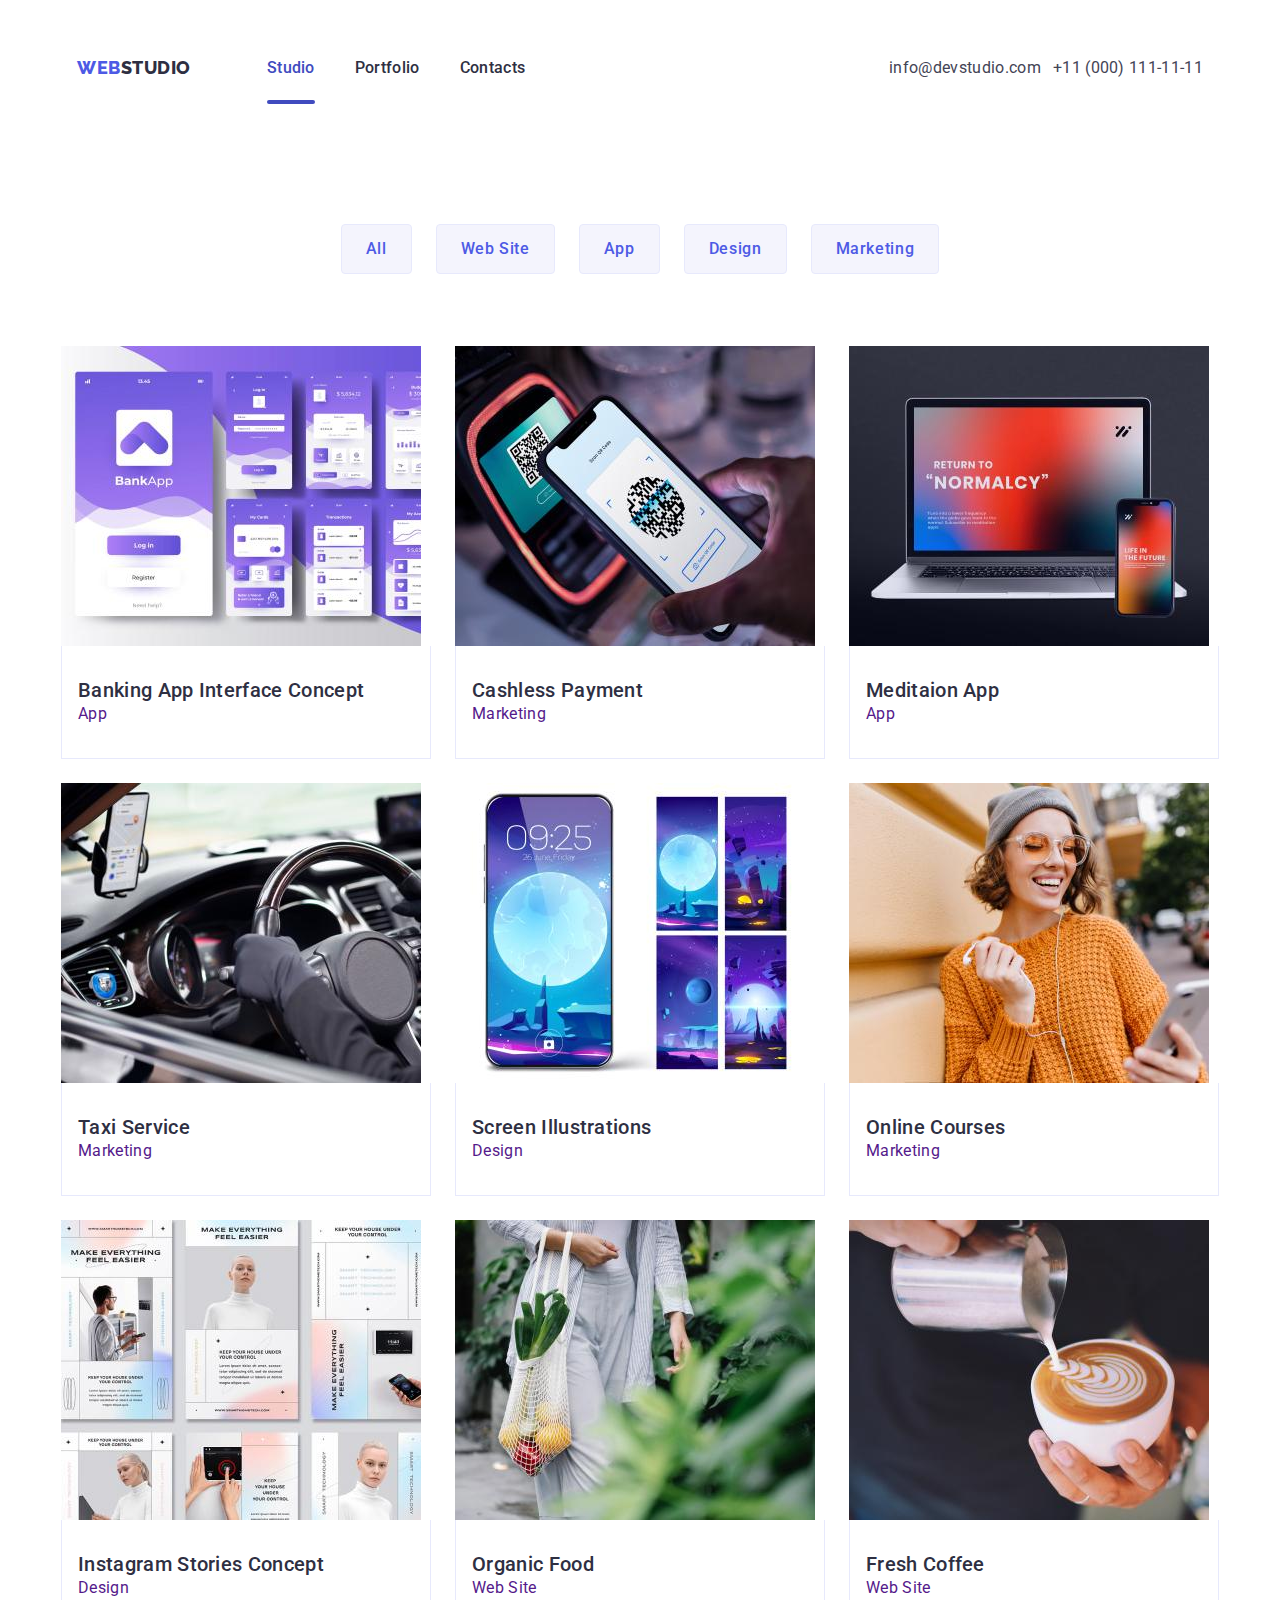
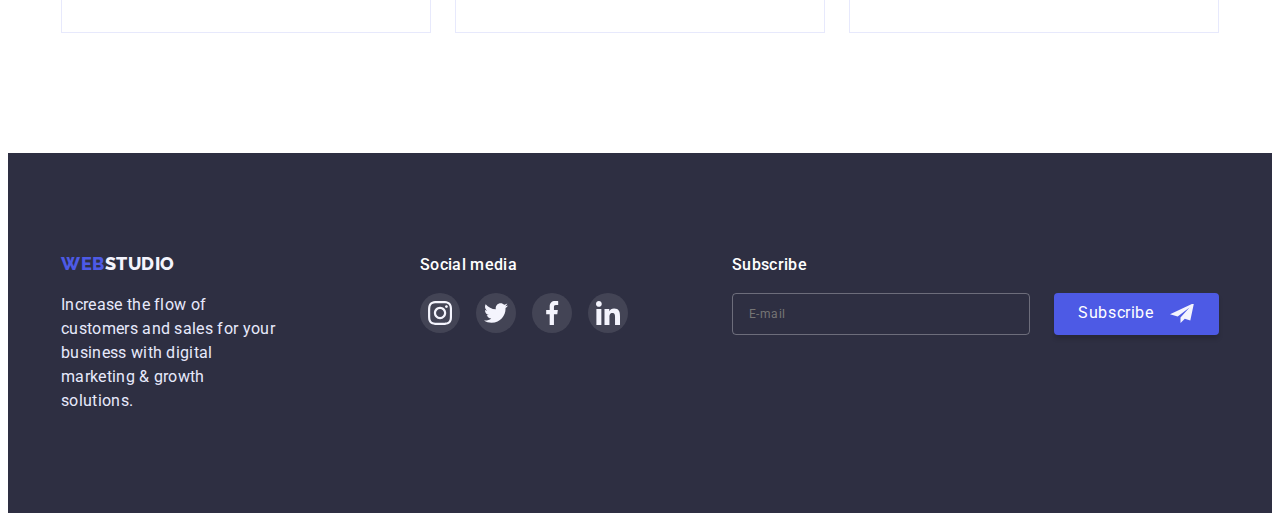
==== commit dd3ffb7b: "hw7 v1" ====
--- a/portfolio.html
+++ b/portfolio.html
@@ -21,19 +21,30 @@
     <link rel="stylesheet" href="./css/styles.css" />
   </head>
   <body>
-    <header class="portfolio-header">
+    <header>
       <div class="container">
         <div class="header-container">
           <nav class="header-nav">
-            <a class="logo-header" href="./index.html"> <span>Web</span>Studio</a>
+            <a class="logo-header" href="./index.html"> <span>Web</span>Studio</a
+            ><!-- links -->
+            <button
+              type="button"
+              class="menu-toggle js-open-menu"
+              aria-expanded="false"
+              aria-controls="mobile-menu"
+            >
+              <svg class="mobile-icon" aria-label="mobile menu switcher">
+                <use href="./images/icons.svg#icon-menu" class="icon-menu"></use>
+              </svg>
+            </button>
             <ul class="header-list">
-              <li><a class="nav-item" href="./index.html">Studio</a></li>
-              <li><a class="nav-item current" href="./portfolio.html">Portfolio</a></li>
+              <li><a class="nav-item current" href="./index.html">Studio</a></li>
+              <li><a class="nav-item" href="./portfolio.html">Portfolio</a></li>
               <li><a class="nav-item" href="">Contacts</a></li>
             </ul>
           </nav>
-          <address>
-            <ul class="header-list">
+          <address class="address-nav">
+            <ul class="header-list auth-nav">
               <li><a class="contact" href="mailto:info@devstudio.com">info@devstudio.com</a></li>
               <li><a class="contact" href="tel:+110001111111">+11 (000) 111-11-11</a></li>
             </ul>
@@ -324,5 +335,58 @@
         </div>
       </div>
     </footer>
+    <!-- mobile menu -->
+    <div class="menu-container js-menu-container" id="mobile-menu">
+      <button class="menu-toggle js-close-menu">
+        <svg class="icon-close-btn">
+          <use href="./images/icons.svg#icon-close-btn"></use>
+        </svg>
+      </button>
+      <div class="mobile-nav">
+        <ul class="mobile-menu list">
+          <li class="item"><a href="./index.html" class="link">Studio</a></li>
+          <li class="item"><a href="./portfolio.html" class="link">Portfolio</a></li>
+          <li class="item"><a href="" class="link">Contacts</a></li>
+        </ul>
+        <ul class="mobile-auth-nav list">
+          <li class="item">
+            <a href="mailto:info@devstudio.com" class="link mail">info@devstudio.com</a>
+          </li>
+          <li class="item"><a href="tel:+110001111111" class="tel link">+11 (000) 111-11-11</a></li>
+        </ul>
+        <ul class="list soc-med-list">
+          <li class="item">
+            <a href="" class="soc-med-link">
+              <svg class="soc-med-icon">
+                <use href="./images/icons.svg#icon-instagram"></use>
+              </svg>
+            </a>
+          </li>
+          <li class="item">
+            <a href="" class="soc-med-link">
+              <svg class="soc-med-icon">
+                <use href="./images/icons.svg#icon-twitter"></use>
+              </svg>
+            </a>
+          </li>
+          <li class="item">
+            <a href="" class="soc-med-link">
+              <svg class="soc-med-icon">
+                <use href="./images/icons.svg#icon-facebook"></use>
+              </svg>
+            </a>
+          </li>
+          <li class="item">
+            <a href="" class="soc-med-link">
+              <svg class="soc-med-icon">
+                <use href="./images/icons.svg#icon-linkedin"></use>
+              </svg>
+            </a>
+          </li>
+        </ul>
+      </div>
+    </div>
+    <script src="./js/mobile-menu.js"></script>
+    <script src="./js/modal.js"></script>
   </body>
 </html>
--- a/css/styles.css
+++ b/css/styles.css
@@ -63,24 +63,19 @@
 }
 @media screen and (min-width: 428px) {
   .section {
-    /* padding-bottom: 96px; */
     padding-top: 96px;
-    /* padding-top: 120px; */
   }
 }
 @media screen and (min-width: 1200px) {
   .section {
-    /* padding-bottom: 96px; */
     padding-top: 120px;
-    /* padding-top: 120px; */
-  }
-}
-
+  }
+}
 .container {
   width: 100%;
   max-width: 1158px;
   margin: 0 auto;
-  /* padding: 0 15px; */
+  padding: 0 15px;
 }
 @media screen and (min-width: 428px) {
   .container {
@@ -91,9 +86,6 @@
   .container {
     width: 768px;
   }
-  /* .footer-container {
-    width: 552px;
-  } */
 }
 @media screen and (min-width: 1200px) {
   .container {
@@ -101,7 +93,6 @@
     max-width: 1158px;
   }
 }
-
 .logo-header {
   color: var(--color-secondary);
   font-family: 'Raleway';
@@ -109,7 +100,6 @@
   font-size: 18px;
   line-height: 1.33;
   letter-spacing: 0.03em;
-  /* margin-right: 76px; */
   text-transform: uppercase;
 }
 .logo-header > span {
@@ -210,46 +200,36 @@
     display: flex;
     margin-left: 76px;
   }
-
   .header-list .nav-item:not(:last-child) {
     margin-right: 40px;
   }
-
   .header-list .nav-item {
     display: block;
     padding-top: 24px;
     padding-bottom: 24px;
-
     color: var(--color-secondary);
     font-weight: 500;
     font-size: 16px;
     line-height: 1.5;
     letter-spacing: 0.02em;
-    transition-property: color;
-    transition-duration: 250ms;
-    transition-timing-function: cubic-bezier(0.4, 0, 0.2, 1);
-  }
-
+    transition: color 250ms cubic-bezier(0.4, 0, 0.2, 1);
+  }
   .header-list .nav-item:hover,
   .header-list .nav-item:focus {
     color: var(--color-accent);
   }
-
   .header-list .current {
     position: relative;
     color: var(--color-accent);
   }
-
   .header-list .current::after {
     content: '';
-
     position: absolute;
     bottom: 0;
     left: 0;
-
     width: 100%;
     height: 4px;
-    background-color: var(--secondary-accent-color);
+    background-color: var(--color-accent);
     border-radius: 2px;
   }
 
@@ -324,14 +304,11 @@
     background-size: cover;
   }
 }
-
 @media (min-width: 768px) and (max-width: 1199px) {
   .hero {
     background: linear-gradient(to right, rgba(46, 47, 66, 0.7), rgba(46, 47, 66, 0.7)),
       url(../images/tablet-bg-img.jpg);
     background-position: center;
-    /* background-repeat: no-repeat;
-            background-size: cover; */
     max-width: 768px;
     max-height: 436px;
     padding-top: 112px;
@@ -377,8 +354,6 @@
   }
 }
 .page-title {
-  /* max-width: 496px; */
-  /* margin: 0 auto 48px; */
   font-weight: 700;
   font-size: 36px;
   line-height: 1.07;
@@ -394,7 +369,6 @@
     max-width: 318px;
   }
 }
-
 @media screen and (min-width: 768px) {
   .page-title {
     width: 496px;
@@ -402,7 +376,6 @@
     margin-bottom: 40px;
   }
 }
-
 @media screen and (min-width: 1200px) {
   .page-title {
     text-align: center;
@@ -421,8 +394,6 @@
 }
 /* h3 */
 .list-itm-title {
-  /* margin-bottom: 8px;
-  padding-top: 8px; */
   font-weight: 500;
   font-size: 20px;
   line-height: 1.2;
@@ -430,25 +401,17 @@
 }
 
 .order-btn {
-  /* display: block; */
   color: var(--color-button-sec);
   background-color: var(--color-button);
   font-size: 16px;
   line-height: 1.5;
   font-weight: 500;
-  /* margin-left: auto;
-  margin-right: auto; */
   padding: 16px 32px;
   border: none;
   border-radius: 4px;
   box-shadow: 0px 4px 4px rgba(0, 0, 0, 0.15);
   transition: background-color 250ms cubic-bezier(0.4, 0, 0.2, 1);
 }
-/* .order-btn-text {
-  display: inline-block;
-  width: 105px;
-  background-color: inherit;
-} */
 .order-btn:hover,
 .order-btn:focus {
   background-color: var(--color-accent);
@@ -475,7 +438,6 @@
     margin-left: auto;
   }
 }
-
 @media screen and (max-width: 1999px) {
   .about-icon-container {
     display: none;
@@ -516,7 +478,6 @@
     width: 64px;
     height: 64px;
   }
-
   .about-list-title {
     margin-bottom: 8px;
     padding-top: 8px;
@@ -526,47 +487,10 @@
     color: var(--color-secondary);
   }
 }
-/* 
-.about-icon {
-  fill: currentColor;
-  display: inline-block;
-  width: 64px;
-  height: 64px;
-}
-
-.about-list {
-  display: flex;
-  gap: 24px;
-}
-.list-itm-title {
-  flex-basis: calc((100% - 3 * 24px) / 4);
-}
-.about-icon-container {
-  display: flex;
-  justify-content: center;
-  align-items: center;
-  width: 264px;
-  height: 112px;
-  border-radius: 4px;
-  background-color: var(--bckground-second);
-}
-.about-icon {
-  width: 64px;
-  height: 64px;
-}
-.list-itm-title {
-  margin-bottom: 8px;
-  padding-top: 8px;
-  font-weight: 500;
-  font-size: 20px;
-  line-height: 1.2;
-  color: var(--color-secondary);
-} */
 .list-can-we-do {
   display: flex;
   gap: 24px;
   padding-bottom: 120px;
-  /* border: 1px solid var(--bcg-button); */
 }
 .list-can-we-item {
   flex-basis: calc((100% - 2 * 24px) / 3);
@@ -581,27 +505,48 @@
 }
 /* Team Section */
 .team-section {
-  padding-bottom: 110px;
   background-color: var(--bckground-second);
   text-align: center;
 }
-.our-team-list {
-  display: flex;
-  gap: 24px;
-}
 .team-list-item {
   background-color: var(--bckground-primery);
-  flex-basis: calc((100% - 3 * 24px) / 4);
   box-shadow: 0px 1px 6px var(--shadow-first), 0px 1px 1px var(--shadow-second),
     0px 2px 1px var(--shadow-first);
   border-radius: 0px 0px 4px 4px;
   overflow: hidden;
 }
-/* .team-list-item .img {
-  object-fit: cover;
-} */
 .team-item-name {
   padding: 32px 16px;
+}
+@media screen and (max-width: 767px) {
+  .team-section {
+    padding: 96px 82px;
+  }
+  .our-team-list {
+    display: inline-block;
+  }
+  .team-list-item {
+    margin: 0 auto;
+  }
+  .team-list-item:not(:last-child) {
+    margin-bottom: 72px;
+  }
+}
+@media screen and (min-width: 767px) {
+  .team-section {
+    padding-bottom: 96px;
+  }
+  .our-team-list {
+    display: flex;
+    flex-wrap: wrap;
+    justify-content: center;
+    gap: 64px 24px;
+  }
+}
+@media screen and (min-width: 1200px) {
+  .team-section {
+    padding-bottom: 120px;
+  }
 }
 .team-social-list {
   display: flex;
@@ -635,20 +580,21 @@
 }
 /* Customer */
 .customer-section {
-  padding-top: 130px;
-  padding-bottom: 120px;
+  padding: 96px 16px;
+  margin: 0 auto;
 }
 .customer-list {
   display: flex;
-  gap: 24px;
+  flex-wrap: wrap;
+  gap: 72px 16px;
+  justify-content: center;
 }
 .customer-item {
   display: block;
-  flex-basis: calc((100% - 5 * 24px) / 6);
+  flex-basis: calc((100% - 16px) / 2);
   height: 88px;
   color: var(--color-customer-prime);
 }
-
 .customer-icon-container {
   display: flex;
   height: 100%;
@@ -666,10 +612,25 @@
   height: 56px;
   fill: currentColor;
 }
-
 .customer-icon-container:hover,
 .customer-icon-container:focus {
   color: var(--color-accent);
+}
+@media screen and (min-width: 768px) {
+  .customer-section .container {
+    width: 552px;
+  }
+  .customer-item {
+    flex-basis: calc((100% - 2 * 24px) / 3);
+  }
+}
+@media screen and (min-width: 1200px) {
+  .customer-section .container {
+    width: 1128px;
+  }
+  .customer-list {
+    flex-wrap: nowrap;
+  }
 }
 
 /* Footer */
@@ -712,7 +673,6 @@
   color: var(--bckground-primery);
   margin-bottom: 16px;
 }
-
 .footer-social-list {
   display: flex;
   justify-content: center;
@@ -742,7 +702,6 @@
 .footer-social-link:focus {
   background-color: #31d0aa;
 }
-
 @media screen and (max-width: 767px) {
   .footer-flex {
     flex-direction: column;
@@ -815,7 +774,6 @@
   flex-direction: column;
   gap: 16px;
 }
-
 .footer-input {
   padding: 8px 16px;
   color: var(--bckground-primery);
@@ -849,13 +807,11 @@
 .subscribe-btn:focus {
   background-color: var(--color-accent);
 }
-
 @media screen and (max-width: 480px) {
   .footer-input {
     width: 100%;
     max-width: 396px;
   }
-  /*  */
 }
 @media screen and (min-width: 480px) and (max-width: 767px) {
   .footer-input {
@@ -921,7 +877,6 @@
   box-shadow: 0px 3px 1px rgba(0, 0, 0, 0.1), 0px 2px 1px rgba(0, 0, 0, 0.08),
     0px 2px 2px rgba(0, 0, 0, 0.12);
 }
-
 /* /Filter botton */
 /* Projects list */
 .project-list {
@@ -1033,9 +988,6 @@
   background-color: var(--color-accent);
   color: var(--color-button-sec);
 }
-/* .form-container {
-  margin-bottom: 16px;
-} */
 .modal-title {
   margin-bottom: 16px;
   text-align: center;
@@ -1141,3 +1093,132 @@
 .link-policy {
   color: var(--color-button);
 }
+
+/* MOBILE MENU */
+.menu-container {
+  position: fixed;
+  top: 0;
+  left: 0;
+  width: 100%;
+  height: 100%;
+  padding: 80px 50px 40px 40px;
+  background-color: var(--bckground-primery);
+  z-index: 2;
+  transform: translateX(100%);
+  transition: transform 250ms cubic-bezier(0.4, 0, 0.2, 1);
+  overflow-y: hidden;
+  overflow-x: hidden;
+}
+.menu-container.is-open {
+  transform: translateX(0);
+}
+.menu-toggle.js-close-menu {
+  position: absolute;
+  top: 40px;
+  right: 40px;
+  width: 24px;
+  height: 24px;
+  background-color: inherit;
+  color: #000;
+  border: 1px solid rgba(0, 0, 0, 0.1);
+  border-radius: 50%;
+  margin: 0;
+  cursor: pointer;
+  transition: color 250ms cubic-bezier(0.4, 0, 0.2, 1);
+  transition: background-color 250ms cubic-bezier(0.4, 0, 0.2, 1);
+}
+.menu-toggle.js-close-menu:hover,
+.menu-toggle.js-close-menu:focus {
+  background-color: var(--color-accent);
+  color: var(--color-button-sec);
+}
+.mobile-icon-close {
+  display: block;
+  width: 8px;
+  height: 8px;
+  fill: currentColor;
+  margin: 0;
+  position: absolute;
+  top: 50%;
+  left: 50%;
+  transform: translate(-50%, -50%);
+}
+.mobile-nav {
+  width: 100%;
+  height: 100%;
+  max-width: 428px;
+  max-height: 796px;
+  margin-left: auto;
+  margin-right: auto;
+  display: flex;
+  flex-direction: column;
+  justify-content: space-evenly;
+}
+.mobile-menu-contacts {
+  margin-top: auto;
+}
+.mobile-menu .item:not(:last-child) {
+  margin-bottom: 40px;
+}
+.mobile-menu .link {
+  display: block;
+
+  color: var(--color-secondary);
+  font-weight: 500;
+  font-size: 36px;
+  font-weight: 700;
+  line-height: 1.5;
+  letter-spacing: 0.02em;
+  transition: color 250ms cubic-bezier(0.4, 0, 0.2, 1);
+}
+
+.mobile-menu .link:hover,
+.mobile-menu .link:focus {
+  color: var(--color-accent);
+}
+.mobile-auth-nav {
+  margin-bottom: 48px;
+}
+.mobile-auth-nav .link {
+  color: var(--color-primary);
+  transition: color 250ms cubic-bezier(0.4, 0, 0.2, 1);
+  font-size: 20px;
+}
+.mobile-auth-nav .link:hover,
+.mobile-auth-nav .link:focus {
+  color: var(--color-button);
+}
+.mobile-auth-nav .item {
+  margin-bottom: 40px;
+}
+.tel.link {
+  font-size: 36px;
+  font-weight: 600px;
+}
+
+.soc-med-list {
+  display: flex;
+  flex-wrap: wrap;
+  gap: 56px;
+}
+
+.soc-med-link {
+  width: 40px;
+  height: 40px;
+  display: flex;
+  align-items: center;
+  background-color: var(--color-button);
+  color: var(--bckground-primery);
+  border-radius: 50%;
+  padding: 8px;
+  transition: background-color 250ms cubic-bezier(0.4, 0, 0.2, 1);
+}
+.soc-med-link:hover,
+.soc-med-link:focus {
+  background-color: var(--color-accent);
+}
+.soc-med-icon {
+  width: 24px;
+  height: 24px;
+  fill: currentColor;
+}
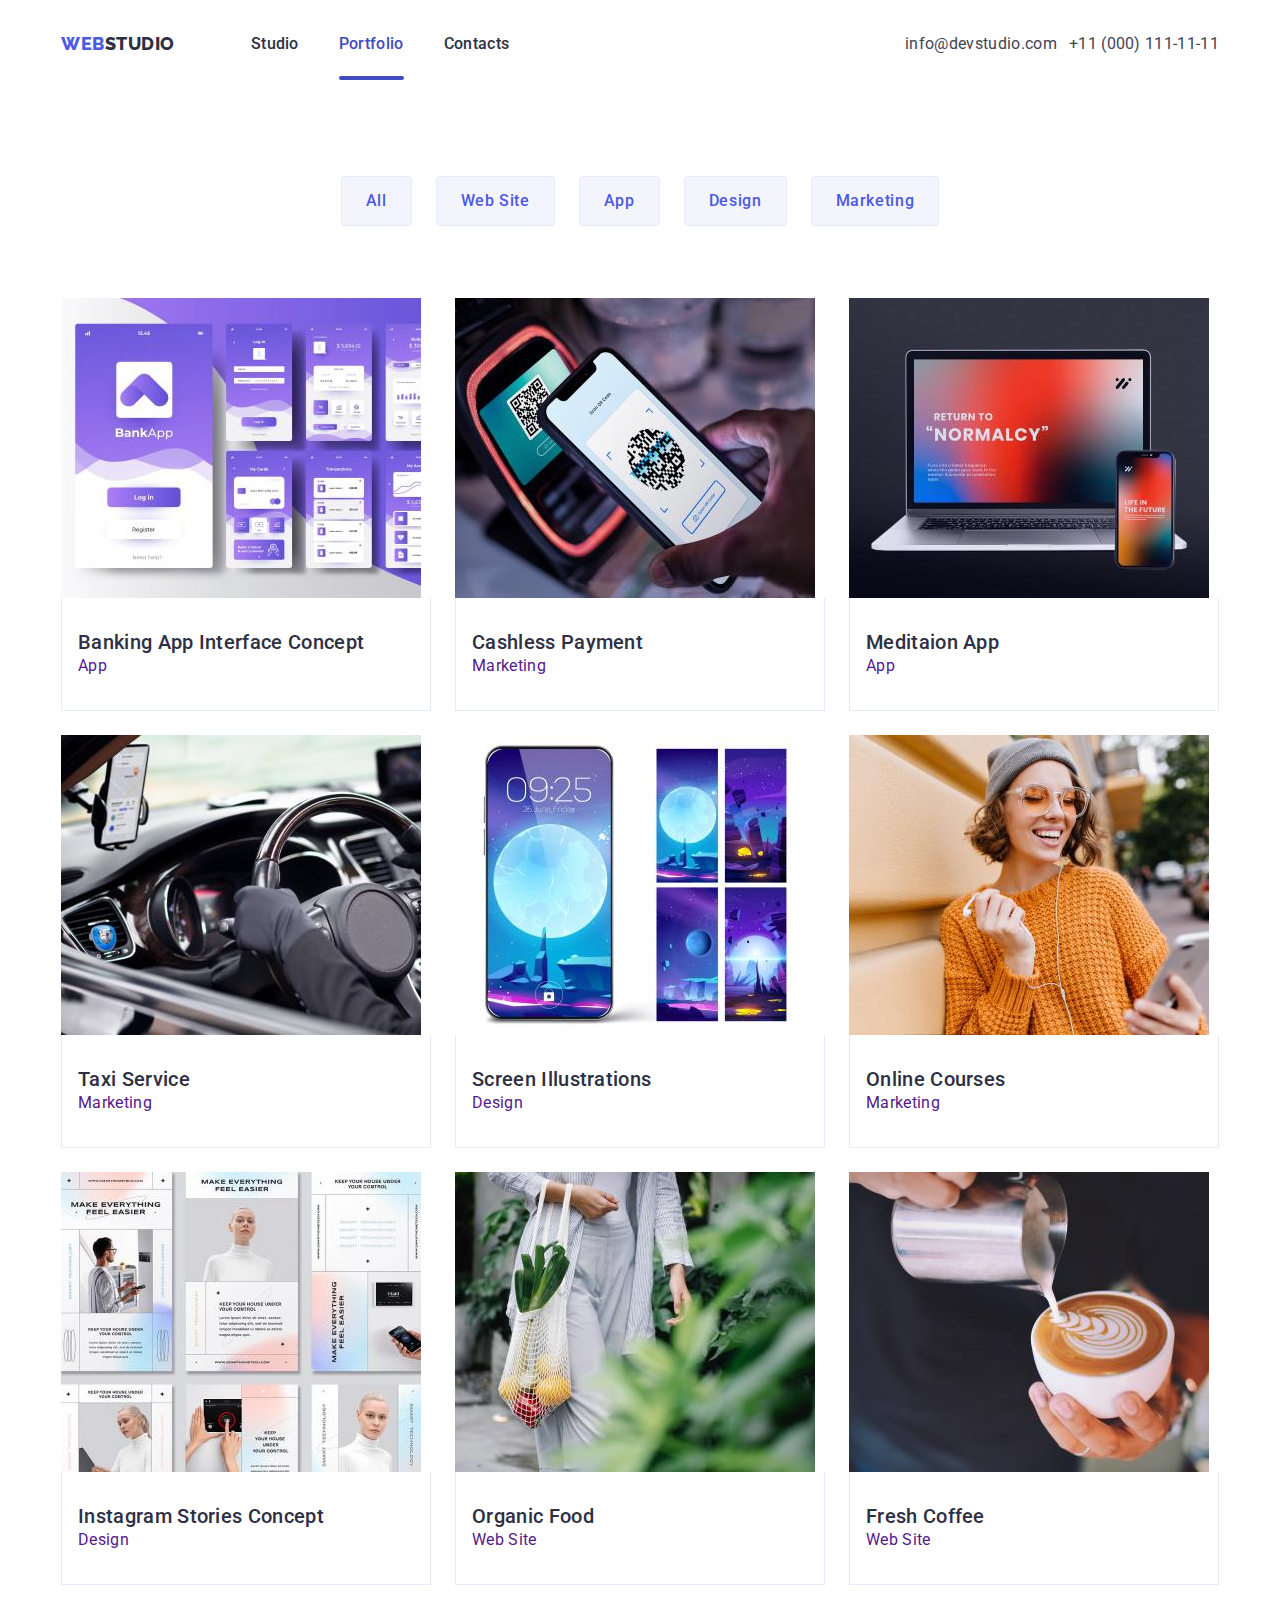
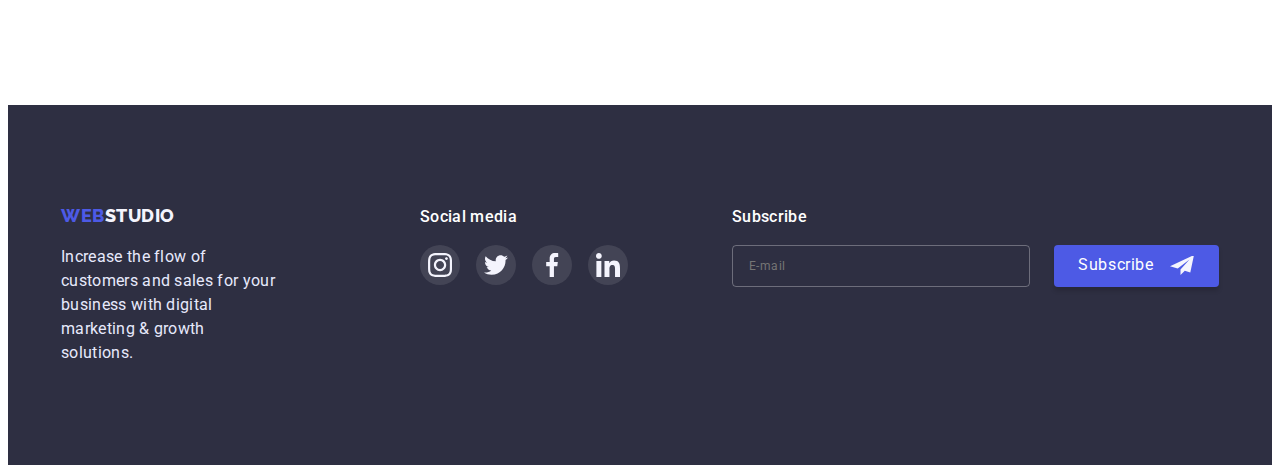
==== commit 4af2cf1a: "hw7 v1.2" ====
--- a/portfolio.html
+++ b/portfolio.html
@@ -38,8 +38,8 @@
               </svg>
             </button>
             <ul class="header-list">
-              <li><a class="nav-item current" href="./index.html">Studio</a></li>
-              <li><a class="nav-item" href="./portfolio.html">Portfolio</a></li>
+              <li><a class="nav-item" href="./index.html">Studio</a></li>
+              <li><a class="nav-item current" href="./portfolio.html">Portfolio</a></li>
               <li><a class="nav-item" href="">Contacts</a></li>
             </ul>
           </nav>
--- a/css/styles.css
+++ b/css/styles.css
@@ -182,9 +182,6 @@
   }
 }
 @media screen and (min-width: 768px) {
-  .header-container {
-    padding: 24px 16px;
-  }
   .menu-toggle {
     display: none;
   }
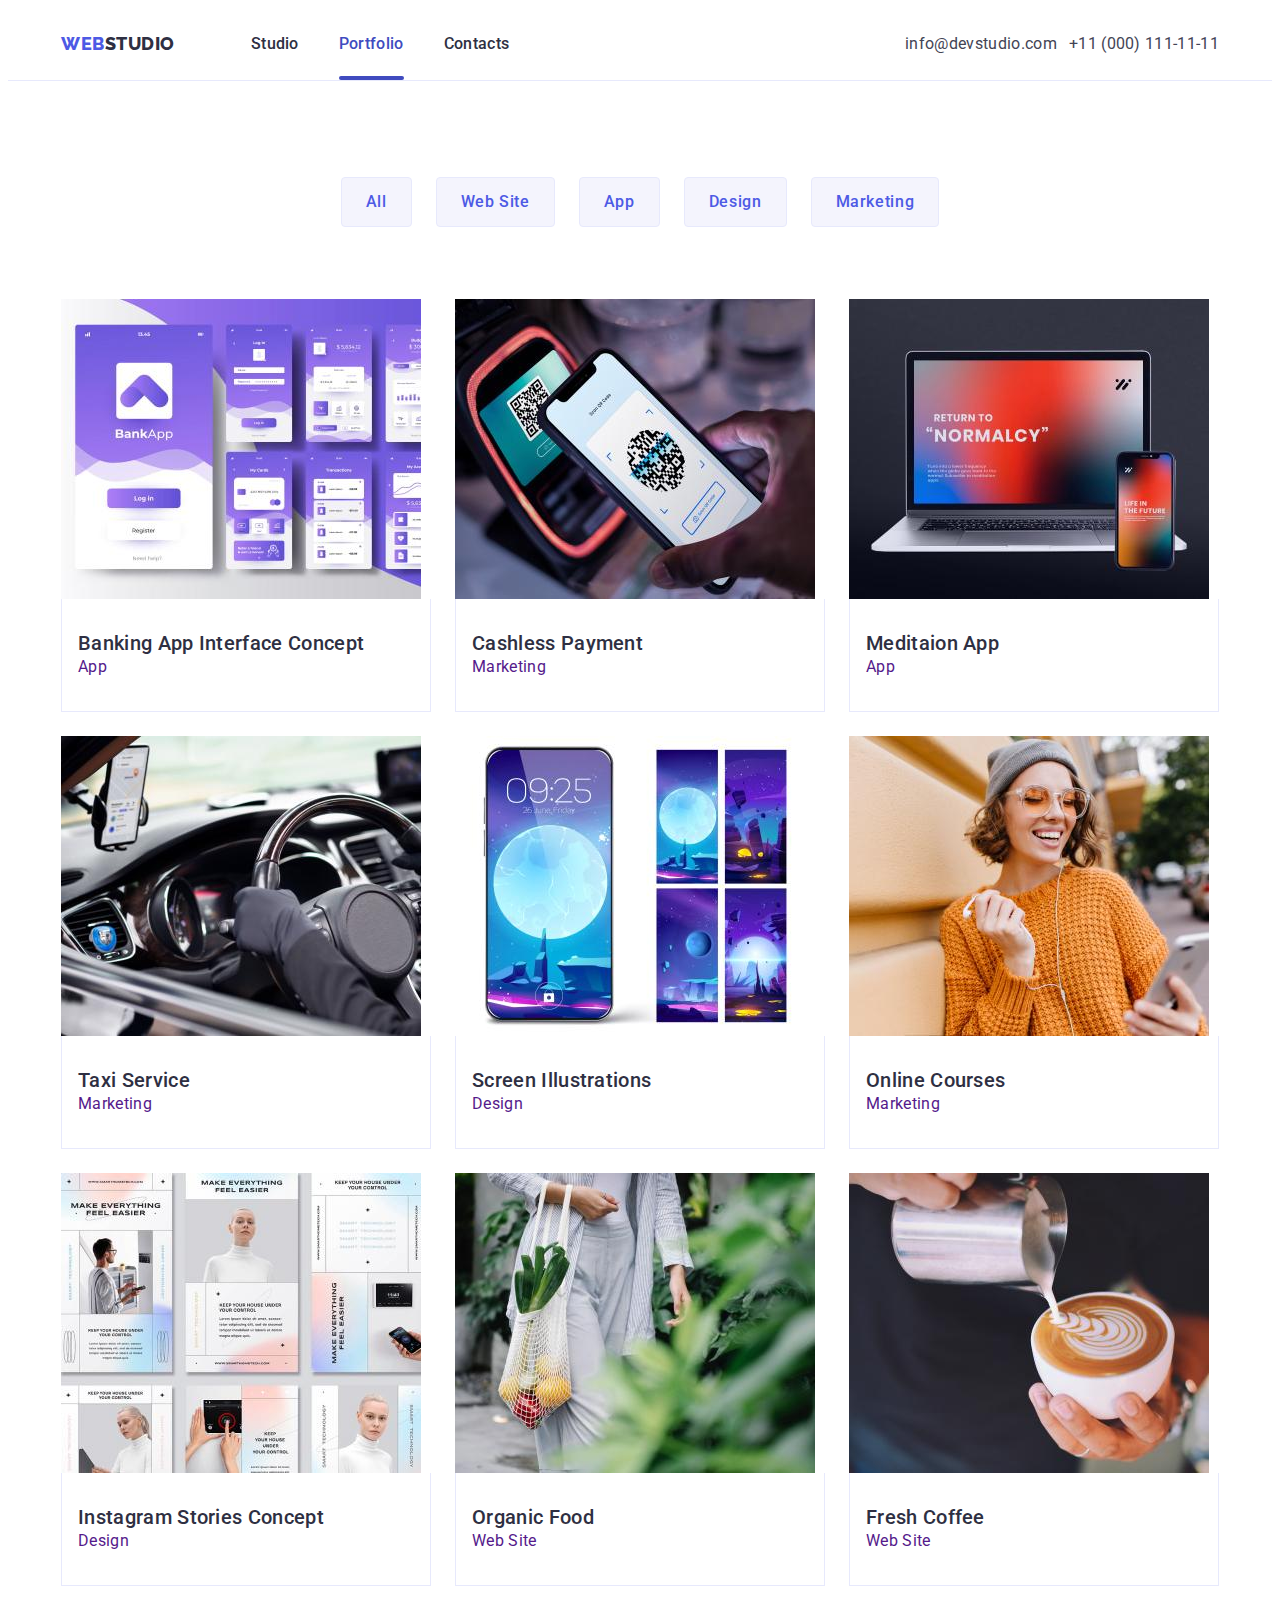
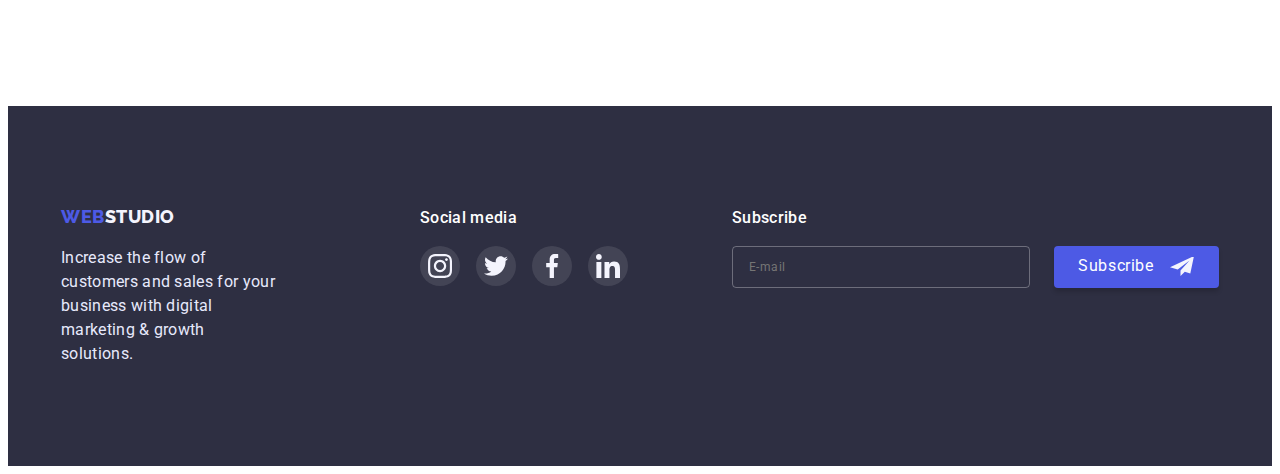
==== commit c838b1ae: "hw7 v1.3" ====
--- a/portfolio.html
+++ b/portfolio.html
@@ -21,7 +21,7 @@
     <link rel="stylesheet" href="./css/styles.css" />
   </head>
   <body>
-    <header>
+    <header class="portfolio-header">
       <div class="container">
         <div class="header-container">
           <nav class="header-nav">
